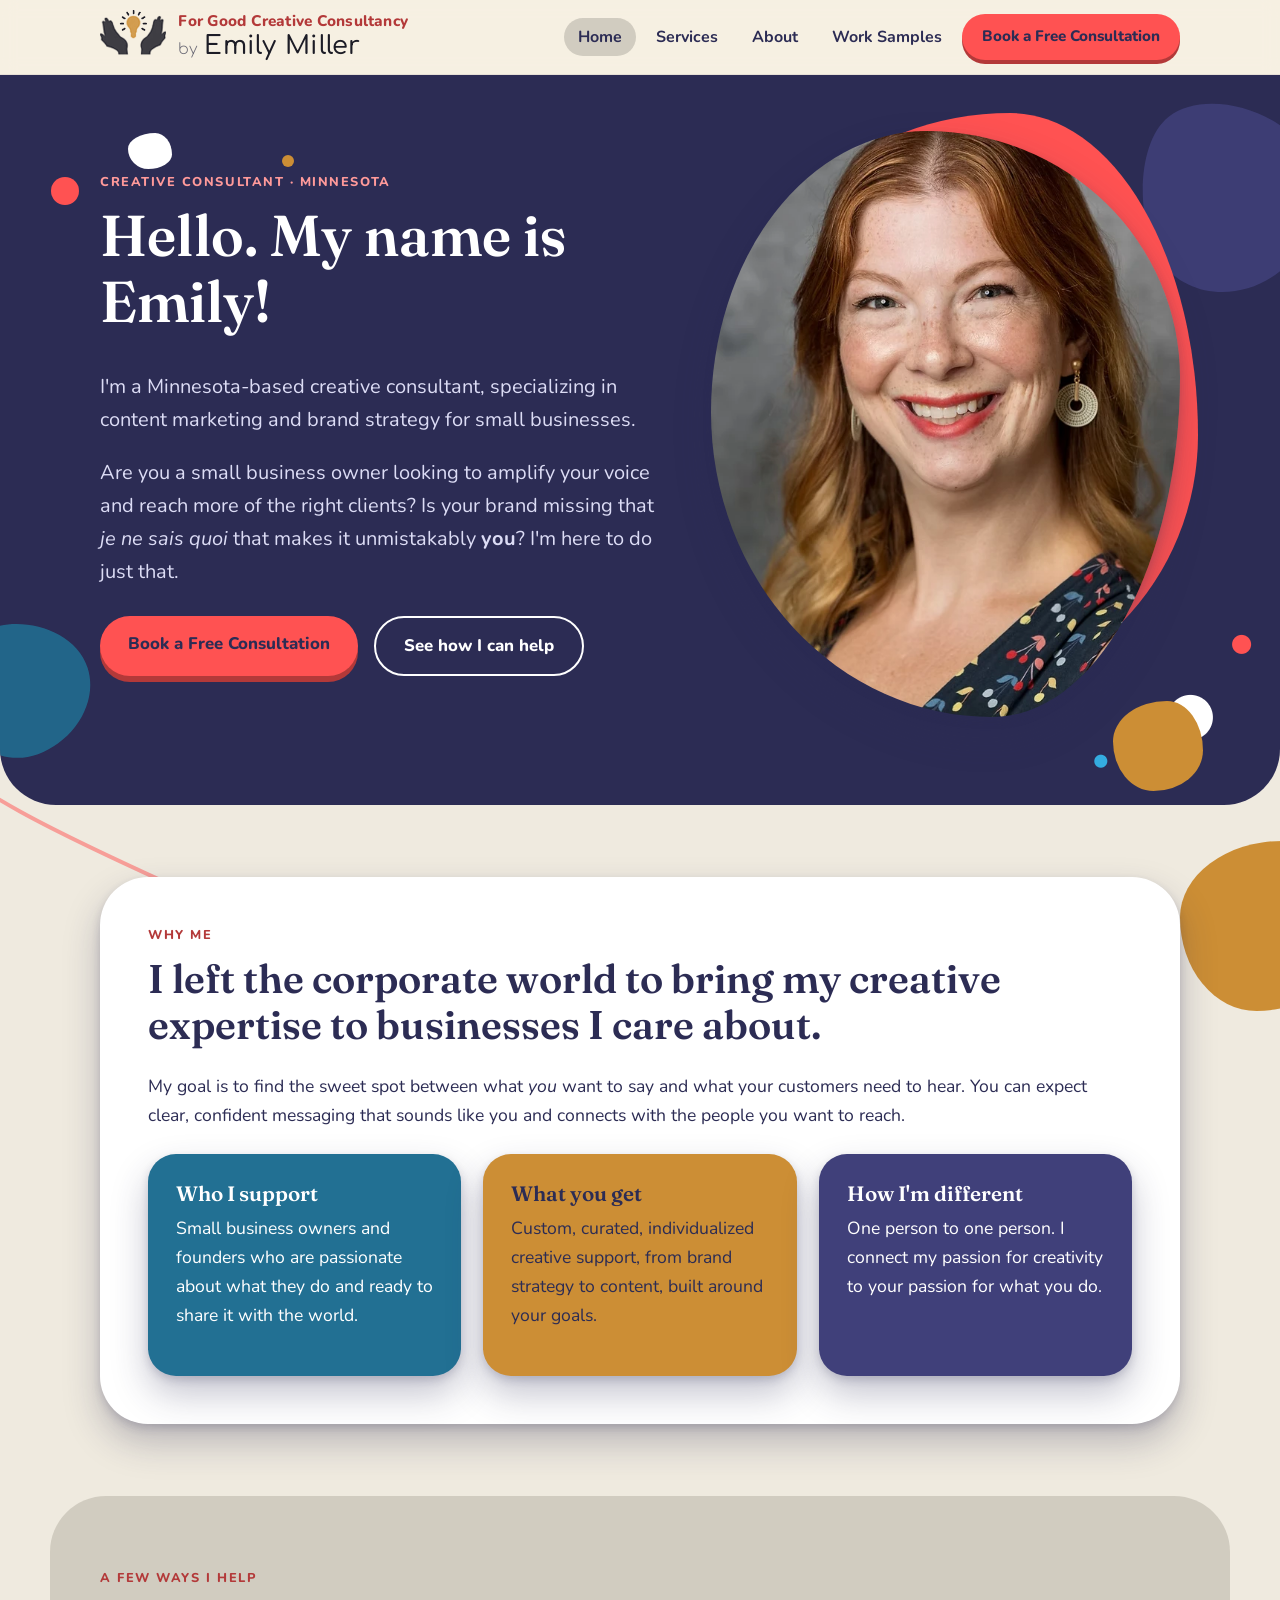
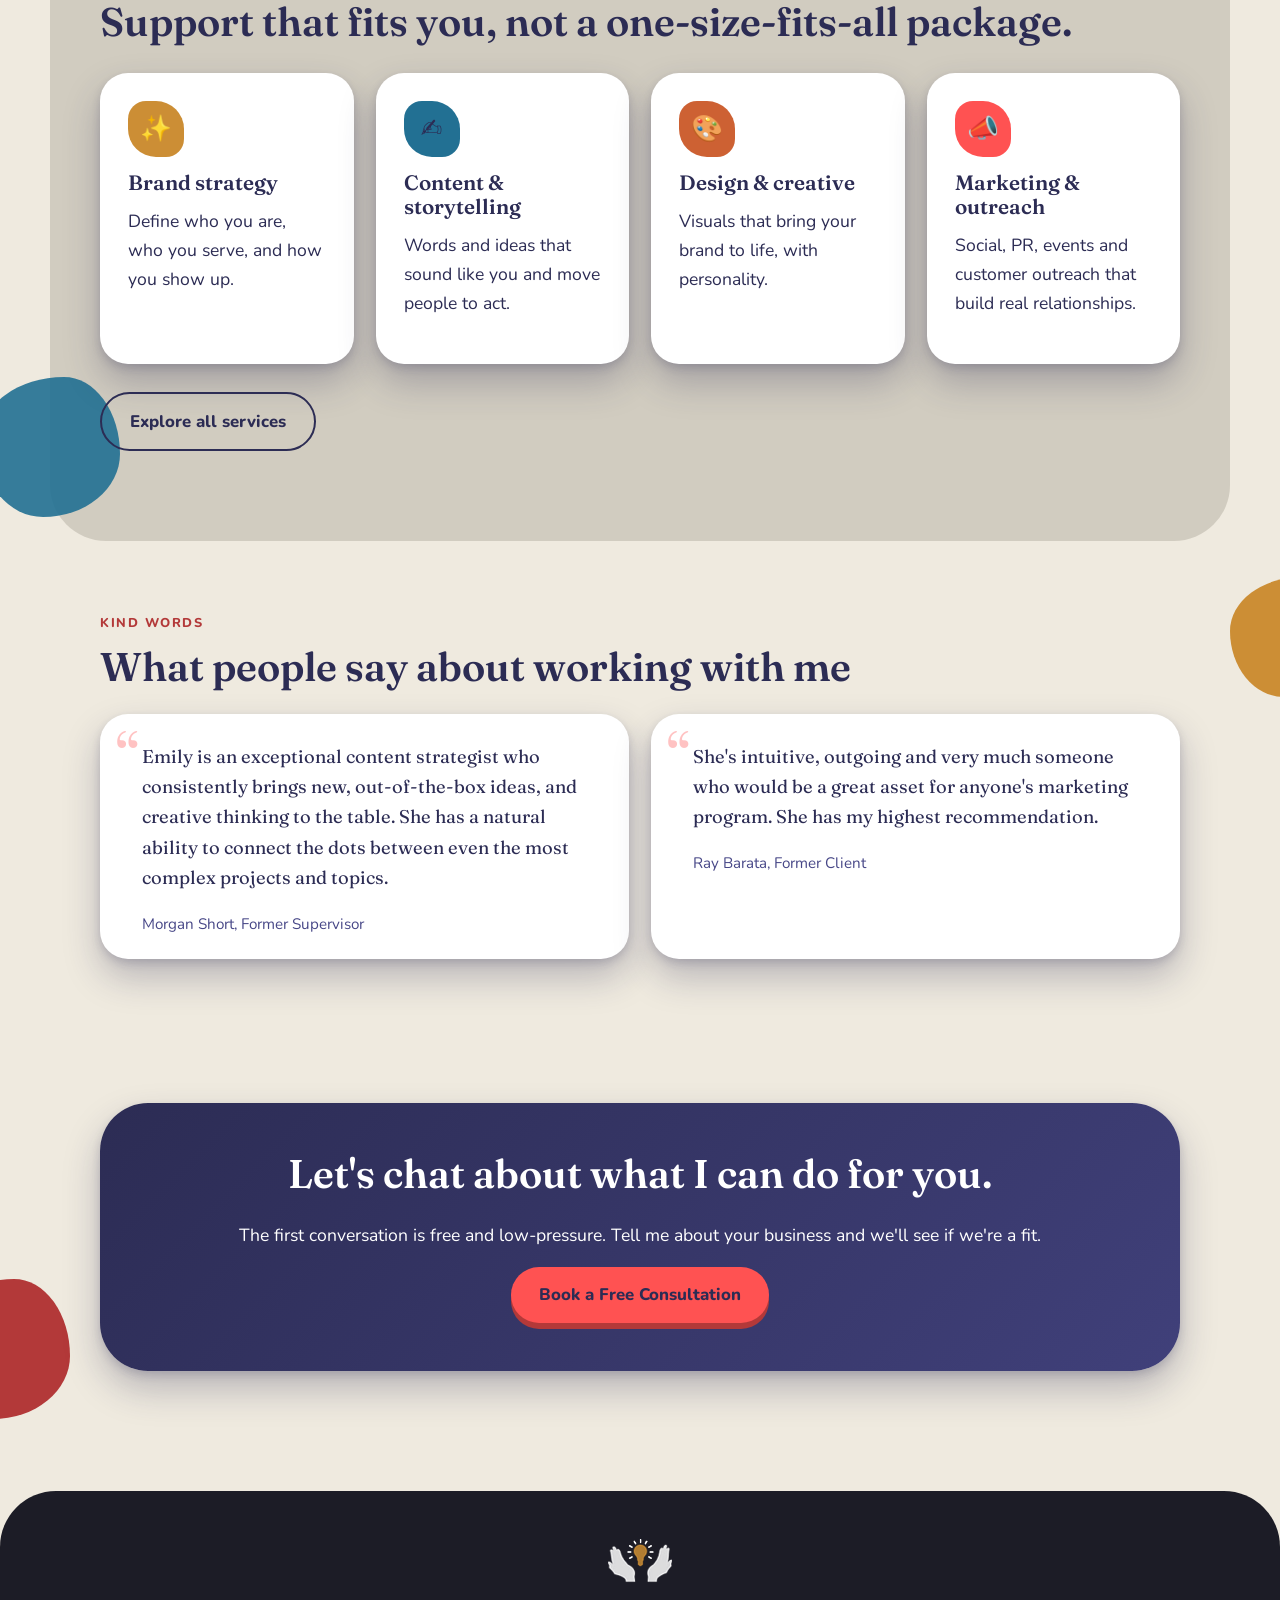
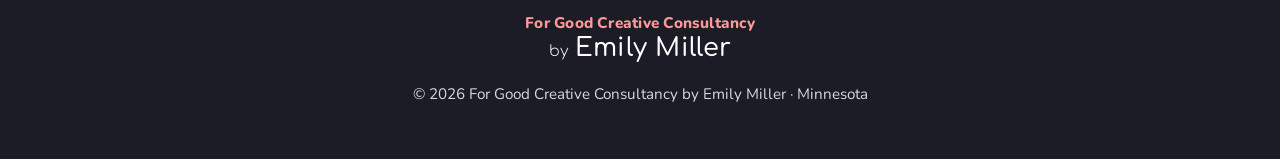
==== index.html @ fc54ff38 "Initial version of the emilyforgood.com website Static HTML/CSS/JS site: Home, Services, About, Work" ====
<!doctype html>
<html lang="en">
<head>
<meta charset="utf-8">
<meta name="viewport" content="width=device-width, initial-scale=1">
<title>For Good Creative Consultancy by Emily Miller</title>
<meta name="description" content="Minnesota-based creative consultant helping small businesses amplify their voice and brand through content marketing and brand strategy.">
<link rel="preconnect" href="https://fonts.googleapis.com">
<link rel="preconnect" href="https://fonts.gstatic.com" crossorigin>
<link href="https://fonts.googleapis.com/css2?family=Fraunces:wght@500;600;700&family=Nunito:wght@300;400;700;800&family=Comfortaa:wght@300;500;600&display=swap" rel="stylesheet">
<link rel="stylesheet" href="css/style.css">
</head>
<body class="page-home">
<svg class="scroll-line" viewBox="0 0 100 1000" preserveAspectRatio="none" aria-hidden="true"><path vector-effect="non-scaling-stroke" d="M8 0 C 30 120, -10 220, 14 330 S 40 520, 10 640 S -6 860, 16 1000"/></svg>

<header class="site-header">
  <div class="wrap nav">
    <a class="brand" href="index.html" aria-label="For Good Creative Consultancy by Emily Miller, home"><img class="logo-icon" src="images/logo-icon-color-allblack.png" alt=""><span class="logo-text"><span class="tag">For Good Creative Consultancy</span><span class="nm"><span class="by">by</span>Emily Miller</span></span></a>
    <button class="nav-toggle" aria-expanded="false" aria-label="Menu">Menu</button>
    <ul>
      <li><a class="link" href="index.html" aria-current="page">Home</a></li>
      <li><a class="link" href="services.html">Services</a></li>
      <li><a class="link" href="about.html">About</a></li>
      <li><a class="link" href="work.html">Work Samples</a></li>
      <li><a class="btn" href="contact.html">Book a Free Consultation</a></li>
    </ul>
  </div>
</header>

<main>
  <section class="hero">
    <svg class="shape s1 float" viewBox="0 0 200 200" aria-hidden="true"><path fill="#40407a" d="M44 20c30-24 90-10 118 22s20 86-14 116-86 28-110-6S14 44 44 20z"/></svg>
    <span class="dot d1"></span><span class="dot d2"></span><span class="dot d3"></span>
    <svg class="shape s2 float slow" viewBox="0 0 200 200" aria-hidden="true"><path fill="#227093" d="M60 14c40-10 98 8 112 52s-18 92-62 108-92-12-98-58S28 24 60 14z"/></svg>
    <div class="wrap hero-grid">
      <div>
        <p class="eyebrow">Creative consultant · Minnesota</p>
        <h1>Hello. My name is Emily!</h1>
        <p class="lead">I'm a Minnesota-based creative consultant, specializing in content marketing and brand strategy for small businesses.</p>
        <p class="lead">Are you a small business owner looking to amplify your voice and reach more of the right clients? Is your brand missing that <em>je ne sais quoi</em> that makes it unmistakably <strong>you</strong>? I'm here to do just that.</p>
        <div class="actions">
          <a class="btn" href="contact.html">Book a Free Consultation</a>
          <a class="btn ghost" href="services.html">See how I can help</a>
        </div>
      </div>
      <div class="portrait reveal">
        <img src="images/headshot.webp" alt="Emily Miller smiling">
      </div>
    </div>
  </section>

  <section>
    <div class="wrap">
      <div class="band reveal">
        <p class="eyebrow">Why me</p>
        <h2>I left the corporate world to bring my creative expertise to businesses I care about.</h2>
        <p>My goal is to find the sweet spot between what <em>you</em> want to say and what your customers need to hear. You can expect clear, confident messaging that sounds like you and connects with the people you want to reach.</p>
        <div class="trio">
          <div class="who"><h3>Who I support</h3><p>Small business owners and founders who are passionate about what they do and ready to share it with the world.</p></div>
          <div class="what"><h3>What you get</h3><p>Custom, curated, individualized creative support, from brand strategy to content, built around your goals.</p></div>
          <div class="how"><h3>How I'm different</h3><p>One person to one person. I connect my passion for creativity to your passion for what you do.</p></div>
        </div>
      </div>
    </div>
  </section>

  <section class="alt">
    <div class="wrap">
      <p class="eyebrow">A few ways I help</p>
      <h2>Support that fits you, not a one-size-fits-all package.</h2>
      <div class="cards">
        <div class="card c1 reveal"><div class="icon">✨</div><h3>Brand strategy</h3><p>Define who you are, who you serve, and how you show up.</p></div>
        <div class="card c2 reveal"><div class="icon">✍️</div><h3>Content &amp; storytelling</h3><p>Words and ideas that sound like you and move people to act.</p></div>
        <div class="card c3 reveal"><div class="icon">🎨</div><h3>Design &amp; creative</h3><p>Visuals that bring your brand to life, with personality.</p></div>
        <div class="card c4 reveal"><div class="icon">📣</div><h3>Marketing &amp; outreach</h3><p>Social, PR, events and customer outreach that build real relationships.</p></div>
      </div>
      <p style="margin-top:28px"><a class="btn ghost" href="services.html">Explore all services</a></p>
    </div>
  </section>

  <section>
    <div class="wrap">
      <p class="eyebrow">Kind words</p>
      <h2>What people say about working with me</h2>
      <div class="quotes">
        <blockquote class="reveal"><p>Emily is an exceptional content strategist who consistently brings new, out-of-the-box ideas, and creative thinking to the table. She has a natural ability to connect the dots between even the most complex projects and topics.</p><footer>Morgan Short, Former Supervisor</footer></blockquote>
        <blockquote class="reveal"><p>She's intuitive, outgoing and very much someone who would be a great asset for anyone's marketing program. She has my highest recommendation.</p><footer>Ray Barata, Former Client</footer></blockquote>
      </div>
    </div>
  </section>

  <section class="cta-band">
    <div class="wrap">
      <div class="band reveal">
        <h2>Let's chat about what I can do for you.</h2>
        <p>The first conversation is free and low-pressure. Tell me about your business and we'll see if we're a fit.</p>
        <a class="btn" href="contact.html">Book a Free Consultation</a>
      </div>
    </div>
  </section>
</main>

<footer class="site-footer">
  <div class="wrap">
    <span class="brand-lockup light" aria-hidden="true"><img class="logo-icon" src="images/logo-icon-color-white.png" alt=""><span class="logo-text"><span class="tag">For Good Creative Consultancy</span><span class="nm"><span class="by">by</span>Emily Miller</span></span></span>
    <p>© <span id="y"></span> For Good Creative Consultancy by Emily Miller · Minnesota</p>
  </div>
</footer>
<script>document.getElementById('y').textContent = new Date().getFullYear();</script>
<script src="js/main.js"></script>
</body>
</html>
---- css/style.css ----
/* For Good Creative Consultancy by Emily Miller — draft styles */
:root {
  /* Palette: Flat UI "Spanish" left column + LinkedIn banner navy/coral.
     (Variable names kept from earlier drafts; values are what matter.) */
  --cream: #efeadf;
  --paper: #ffffff;
  --ink: #2c2c54;        /* deep navy */
  --ink-soft: #474787;
  --indigo: #40407a;
  --orange: #ff5252;     /* coral: buttons, accents */
  --orange-dark: #b33939; /* brick: links, button shadows */
  --pink: #ff5252;
  --pink-soft: #cd6133;  /* burnt orange (muted) */
  --blue: #227093;       /* ocean blue (muted) */
  --sage: #d1ccc0;       /* light warm gray */
  --butter: #cc8e35;     /* mustard (muted) */
  --gray: #aaa69d;
  --gray-dark: #84817a;
  --charcoal: #3a3a4c;
  --black: #1c1c26;
  --radius: 28px;
  --radius-sm: 16px;
  --shadow: 0 4px 8px rgba(44, 44, 84, .18), 0 18px 36px rgba(44, 44, 84, .28);
  --font-head: "Fraunces", Georgia, serif;
  --font-body: "Nunito", system-ui, -apple-system, "Segoe UI", sans-serif;
}

* { box-sizing: border-box; }
html { scroll-behavior: smooth; }
body {
  margin: 0;
  background: var(--cream);
  color: var(--ink);
  font-family: var(--font-body);
  font-size: 1.1rem;
  line-height: 1.65;
}
html, body { overflow-x: clip; }
img { max-width: 100%; display: block; }
img[src$="logo.png"] { mix-blend-mode: multiply; }
h1, h2, h3 { font-family: var(--font-head); line-height: 1.15; margin: 0 0 .6em; font-weight: 600; }
h1 { font-size: clamp(2.2rem, 5vw, 3.6rem); }
h2 { font-size: clamp(1.7rem, 3.4vw, 2.5rem); }
h3 { font-size: 1.3rem; }
p { margin: 0 0 1em; }
a { color: var(--orange-dark); }

.wrap { width: min(1080px, 100% - 40px); margin-inline: auto; position: relative; z-index: 1; }
section { padding: 72px 0; position: relative; }
.eyebrow { text-transform: uppercase; letter-spacing: .12em; font-size: .8rem; font-weight: 800; color: var(--orange-dark); margin-bottom: .6rem; }

/* ---------- Header / nav ---------- */
.site-header { position: sticky; top: 0; z-index: 50; background: rgba(247, 241, 227, .94); backdrop-filter: blur(8px); border-bottom: 1px solid rgba(43,27,61,.08); }
.nav { display: flex; align-items: center; justify-content: space-between; gap: 16px; padding: 10px 0; }
.nav .brand img { height: 56px; width: auto; }
.nav ul { display: flex; gap: 6px; list-style: none; margin: 0; padding: 0; align-items: center; }
.nav a.link { text-decoration: none; color: var(--ink); font-weight: 700; padding: 8px 14px; border-radius: 999px; font-size: 1rem; }
.nav a.link:hover, .nav a.link[aria-current="page"] { background: var(--sage); }
.nav-toggle { display: none; background: none; border: 2px solid var(--ink); border-radius: 12px; padding: 6px 12px; font: inherit; font-weight: 800; color: var(--ink); cursor: pointer; }

/* ---------- Buttons ---------- */
.btn { display: inline-block; background: var(--orange); color: var(--ink); text-decoration: none; font-weight: 800; padding: 14px 28px; border-radius: 999px; border: 0; cursor: pointer; font-size: 1.05rem; font-family: inherit; box-shadow: 0 6px 0 var(--orange-dark); transition: transform .15s, box-shadow .15s; }
.btn:hover { transform: translateY(2px); box-shadow: 0 4px 0 var(--orange-dark); }
.btn:active { transform: translateY(6px); box-shadow: 0 0 0 var(--orange-dark); }
.btn.ghost { background: transparent; color: var(--ink); box-shadow: none; border: 2px solid var(--ink); }
.btn.ghost:hover { background: var(--butter); transform: none; }
.nav a.btn { padding: 10px 20px; font-size: .95rem; box-shadow: 0 4px 0 var(--orange-dark); }

/* ---------- Hero ---------- */
.hero { padding-top: 56px; padding-bottom: 88px; background: var(--ink); color: #fff; border-radius: 0 0 56px 56px; overflow: hidden; }
.hero h1 { color: #fff; }
.hero .eyebrow { color: #ff9a9a; }
.hero .lead { color: #dcdcf5; }
.hero .btn.ghost { color: #fff; border-color: #fff; }
.hero .btn.ghost:hover { background: var(--indigo); }
.hero .portrait::before { background: var(--orange); }
/* confetti dots, echoing the LinkedIn banner */
.hero::before { content: ""; position: absolute; inset: 0; pointer-events: none; z-index: 0;
  background:
    radial-gradient(circle at 93% 88%, #fff 0 22px, transparent 23px),
    radial-gradient(circle at 97% 78%, #ff5252 0 9px, transparent 10px),
    radial-gradient(circle at 86% 94%, #34ace0 0 6px, transparent 7px); }
.hero-grid { display: grid; grid-template-columns: 1.2fr 1fr; gap: 48px; align-items: center; }
.hero .lead { font-size: 1.25rem; color: #dcdcf5; max-width: 36em; }
.hero .actions { display: flex; gap: 16px; flex-wrap: wrap; margin-top: 28px; }
.portrait { position: relative; }
.portrait img { border-radius: 46% 54% 40% 60% / 48% 42% 58% 52%; box-shadow: var(--shadow); width: 100%; aspect-ratio: 4/5; object-fit: cover; object-position: center top; }
.portrait::before { content: ""; position: absolute; inset: -18px -18px 18px 18px; background: var(--butter); border-radius: 60% 40% 55% 45% / 45% 55% 45% 55%; z-index: -1; }

/* ---------- Abstract shapes (decor) ---------- */
.shape { position: absolute; z-index: 0; pointer-events: none; opacity: .85; }
.shape.s1 { width: 220px; top: 20px; right: -60px; }
.shape.s2 { width: 160px; bottom: 30px; left: -50px; }

/* ---------- Cards ---------- */
.cards { display: grid; grid-template-columns: repeat(auto-fit, minmax(240px, 1fr)); gap: 22px; margin-top: 28px; }
.card { background: var(--paper); border-radius: var(--radius); padding: 28px; box-shadow: var(--shadow); }
.card .icon { width: 56px; height: 56px; border-radius: 18px 28px 18px 28px; display: grid; place-items: center; font-size: 1.6rem; margin-bottom: 14px; }
.c1 .icon { background: var(--butter); } .c2 .icon { background: var(--blue); } .c3 .icon { background: var(--pink-soft); } .c4 .icon { background: var(--orange); }

.band { background: var(--paper); border-radius: 48px; box-shadow: var(--shadow); padding: 48px; }
.band.tint { background: var(--indigo); color: #fff; box-shadow: none; }
.band.tint h2, .band.tint .eyebrow { color: #fff; }
.band.tint .btn.ghost { color: #fff; border-color: #fff; }
.band.tint .btn.ghost:hover { background: var(--orange); color: var(--ink); }
.band.tint .chips li { color: var(--ink); }
.band.warm { background: var(--sage); box-shadow: none; }

/* ---------- Trifecta (who / what / how) ---------- */
.trio { display: grid; grid-template-columns: repeat(auto-fit, minmax(240px, 1fr)); gap: 22px; margin-top: 24px; }
.trio > div { border-radius: var(--radius); padding: 28px; }
.trio .who { background: var(--blue); color: #fff; } .trio .what { background: var(--orange); } .trio .how { background: var(--indigo); color: #fff; }
.trio h3 { margin-bottom: .4em; }

/* ---------- Quotes ---------- */
.quotes { display: grid; grid-template-columns: repeat(auto-fit, minmax(280px, 1fr)); gap: 22px; margin-top: 24px; }
blockquote { margin: 0; background: var(--paper); border-radius: var(--radius); padding: 28px 28px 22px; box-shadow: var(--shadow); font-family: var(--font-head); font-size: 1.15rem; position: relative; }
blockquote::before { content: "\201C"; font-size: 4rem; line-height: .6; color: var(--pink); position: absolute; top: 24px; left: 16px; opacity: .35; }
blockquote p { padding-left: 14px; }
blockquote footer { font-family: var(--font-body); font-size: .95rem; color: var(--ink-soft); padding-left: 14px; }
.placeholder { background: repeating-linear-gradient(45deg, #fff, #fff 10px, #fff3e6 10px, #fff3e6 20px); border: 2px dashed var(--orange); }

/* ---------- Lists / chips ---------- */
.chips { list-style: none; padding: 0; margin: 20px 0 0; display: flex; flex-wrap: wrap; gap: 10px; }
.chips li { background: var(--paper); border: 2px solid var(--ink); border-radius: 999px; padding: 6px 16px; font-weight: 700; font-size: .98rem; }
.chips.soft li { border-color: transparent; background: var(--paper); box-shadow: 0 3px 10px rgba(43,27,61,.1); }
.logos { display: grid; grid-template-columns: repeat(auto-fit, minmax(150px, 1fr)); gap: 16px; margin-top: 20px; }
.logos div { background: var(--paper); border: 2px dashed var(--ink-soft); border-radius: var(--radius-sm); height: 90px; display: grid; place-items: center; color: var(--ink-soft); font-weight: 700; font-size: .9rem; }

/* ---------- Two-column feature ---------- */
.split { display: grid; grid-template-columns: 1fr 1fr; gap: 48px; align-items: center; }
.split .photo img { border-radius: var(--radius); box-shadow: var(--shadow); width: 100%; aspect-ratio: 4/5; object-fit: cover; }
.split.reverse .photo { order: 2; }

/* ---------- CTA band ---------- */
.cta-band { text-align: center; }
.cta-band .band { background: linear-gradient(135deg, var(--ink) 0%, var(--indigo) 100%); color: #fff; box-shadow: none; position: relative; overflow: hidden; }
.cta-band h2 { color: #fff; }
.cta-band p { color: #fff; }

/* ---------- Form ---------- */
form.contact { display: grid; gap: 16px; max-width: 640px; }
label { font-weight: 800; display: block; margin-bottom: 6px; }
input, select, textarea { width: 100%; font: inherit; padding: 14px 16px; border: 2px solid var(--ink); border-radius: var(--radius-sm); background: #fff; color: var(--ink); }
input:focus, select:focus, textarea:focus { outline: 3px solid var(--butter); border-color: var(--orange); }
textarea { min-height: 150px; resize: vertical; }
.hp { position: absolute; left: -9999px; }
.note { font-size: .95rem; color: var(--ink-soft); }

/* ---------- Work grid ---------- */
.work-grid { display: grid; grid-template-columns: repeat(auto-fit, minmax(260px, 1fr)); gap: 22px; margin-top: 24px; }
.work { background: var(--paper); border-radius: var(--radius); overflow: hidden; box-shadow: var(--shadow); }
.work .thumb { aspect-ratio: 4/3; display: grid; place-items: center; font-weight: 800; color: #fff; background: var(--blue); }
.work:nth-child(2n) .thumb { color: var(--ink); }
.work:nth-child(2n) .thumb { background: var(--sage); } .work:nth-child(3n) .thumb { background: var(--indigo); }
.work .body { padding: 20px 24px 24px; }

/* ---------- Footer ---------- */
footer.site-footer { padding: 48px 0 64px; text-align: center; color: var(--ink-soft); font-size: .95rem; }
footer.site-footer img { height: 56px; margin: 0 auto 12px; }

/* ---------- Scroll line (light animation) ---------- */
.scroll-line { position: fixed; top: 0; left: 0; width: 100%; height: 100%; pointer-events: none; z-index: 0; }
.scroll-line path { fill: none; stroke: var(--pink); stroke-width: 4; stroke-linecap: round; opacity: .5; }
.reveal { opacity: 0; transform: translateY(24px); transition: opacity .7s ease, transform .7s ease; }
.reveal.in { opacity: 1; transform: none; }

@media (prefers-reduced-motion: reduce) {
  html { scroll-behavior: auto; }
  .reveal { opacity: 1; transform: none; transition: none; }
  .scroll-line { display: none; }
}

/* ---------- Mobile ---------- */
@media (max-width: 820px) {
  .hero::before { background:
    radial-gradient(circle at 94% 4%, #ff5252 0 14px, transparent 15px),
    radial-gradient(circle at 84% 2%, #fff 0 12px, transparent 13px),
    radial-gradient(circle at 98% 12%, #fff 0 5px, transparent 6px),
    radial-gradient(circle at 6% 97%, #ff5252 0 16px, transparent 17px),
    radial-gradient(circle at 15% 99%, #fff 0 7px, transparent 8px); }
  .hero-grid, .split { grid-template-columns: 1fr; gap: 32px; }
  .split.reverse .photo { order: 0; }
  .portrait { max-width: 380px; margin-inline: auto; }
  section { padding: 52px 0; }
  .band { padding: 28px 22px; border-radius: 32px; }
  .nav-toggle { display: block; }
  .nav ul { display: none; position: absolute; top: 100%; left: 0; right: 0; background: var(--cream); flex-direction: column; padding: 14px 20px 22px; border-bottom: 1px solid rgba(43,27,61,.1); align-items: stretch; }
  .nav ul.open { display: flex; }
  .nav a.link, .nav a.btn { display: block; text-align: center; }
}

/* ---------- Shadows behind every content panel ---------- */
.card, .trio > div, .band, .band.tint, .band.warm, .cta-band .band,
blockquote, .work, .logos div, .split .photo img, .portrait img { box-shadow: var(--shadow); }
.chips.soft li { box-shadow: 0 4px 10px rgba(44, 44, 84, .22); }

/* ---------- Extra panel colors (so neighbouring panels don't blur together) ---------- */
.band.sky { background: var(--blue); }
.band.sky .note { color: var(--ink); }
.band.coral { background: var(--orange); }
.band.coral { background: var(--orange-dark); color: #fff; }
.band.coral h2 { color: #fff; }
.band.coral .btn.ghost { color: #fff; border-color: #fff; }
.band.coral .btn.ghost:hover { background: var(--orange); color: var(--ink); }

/* ---------- Muted-palette adjustments ---------- */
.band.sky { color: #fff; }
.band.sky h2, .band.sky .eyebrow, .band.sky .note { color: #fff; }
.band.sky .btn.ghost { color: #fff; border-color: #fff; }

/* Gray rounded blocks to break up the page and add contrast */
section.alt { background: var(--sage); border-radius: 56px; width: min(1180px, calc(100% - 24px)); margin-inline: auto; }
section.alt .chips li { background: #fff; }
footer.site-footer { background: var(--sage); color: var(--ink); border-radius: 56px 56px 0 0; margin-top: 48px; padding: 44px 0 56px; }

/* ---------- Warped bubbles ---------- */
main section::after { content: ""; position: absolute; z-index: 0; pointer-events: none; width: 170px; height: 170px;
  border-radius: 60% 40% 55% 45% / 45% 55% 45% 55%; }
main section:nth-of-type(odd)::after  { left: -70px; bottom: 24px; background: var(--orange-dark); width: 140px; height: 140px; }
main section:nth-of-type(even)::after { right: -70px; top: 36px; background: var(--indigo); }
main section:nth-of-type(3n)::after   { background: var(--blue); }
main section:nth-of-type(4n)::after   { background: var(--orange); width: 120px; height: 120px; }
main section.hero::after { background: var(--orange); left: auto; right: 6%; bottom: 14px; top: auto; width: 90px; height: 90px; }
main section.alt::after { opacity: .9; }

@keyframes morph {
  0%, 100% { border-radius: 60% 40% 55% 45% / 45% 55% 45% 55%; transform: translate(0, 0) rotate(0deg); }
  33%      { border-radius: 42% 58% 38% 62% / 55% 40% 60% 45%; transform: translate(8px, -16px) rotate(10deg); }
  66%      { border-radius: 55% 45% 62% 38% / 40% 58% 42% 60%; transform: translate(-6px, -6px) rotate(-8deg); }
}
@keyframes drift {
  0%, 100% { transform: translate(0, 0) rotate(0deg) scale(1); }
  50%      { transform: translate(14px, -22px) rotate(14deg) scale(1.06); }
}
main section:nth-of-type(even)::after { animation: morph 11s ease-in-out infinite; }
main section.hero::after { animation: morph 8s ease-in-out infinite; }
.shape.float { animation: drift 14s ease-in-out infinite; }
.shape.float.slow { animation-duration: 20s; animation-direction: reverse; }

@media (prefers-reduced-motion: reduce) {
  main section::after, .shape.float { animation: none !important; }
}
@media (max-width: 820px) {
  main section::after { width: 100px; height: 100px; }
  main section.alt, footer.site-footer { border-radius: 36px; }
  footer.site-footer { border-radius: 36px 36px 0 0; }
}

/* ---------- Black blocks ---------- */
.band.sky { background: var(--black); }
footer.site-footer { background: var(--black); color: #d8d8e2; }
footer.site-footer img { background: #fff; border-radius: 14px; padding: 6px 12px; mix-blend-mode: normal; height: 64px; }

/* ---------- Animated hero dots (left side) ---------- */
.dot { position: absolute; border-radius: 50%; z-index: 0; pointer-events: none; }
.dot.d1 { width: 28px; height: 28px; left: 4%;  top: 14%; background: var(--orange); animation: bob 6s ease-in-out infinite; }
.dot.d2 { width: 36px; height: 36px; left: 10%; top: 8%;  background: #fff;          animation: bob 8s ease-in-out -2s infinite; }
.dot.d3 { width: 12px; height: 12px; left: 22%; top: 11%; background: #fff;          animation: bob 5s ease-in-out -1s infinite; }
@keyframes bob {
  0%, 100% { transform: translate(0, 0) scale(1); }
  50%      { transform: translate(8px, -18px) scale(1.12); }
}
@media (prefers-reduced-motion: reduce) { .dot { animation: none !important; } }
@media (max-width: 820px) {
  .dot.d1 { left: 5%; top: auto; bottom: 3%; }
  .dot.d2 { left: 14%; top: auto; bottom: 1%; }
  .dot.d3 { left: 24%; top: auto; bottom: 4%; }
}

/* ---------- Mustard replaces gray for the "warm" band so grays aren't back-to-back ---------- */
.band.warm { background: var(--butter); }
.band.warm .eyebrow { color: var(--ink); }

/* ---------- Swap: sample-services block is black, "who I love" block is gray ---------- */
.chips li { color: var(--ink); }
section.alt.dark { background: var(--black); color: #fff; }
section.alt.dark h2 { color: #fff; }
.band.gray { background: var(--sage); color: var(--ink); }
.band.gray h2 { color: var(--ink); }
.band.gray .note { color: var(--ink); }

/* ---------- Work page "Want to see more?" panel: white with navy text and button ---------- */
.band.coral { background: #fff; color: var(--ink); }
.band.coral h2 { color: var(--ink); }
.band.coral .btn.ghost { background: var(--ink); color: #fff; border-color: var(--ink); }
.band.coral .btn.ghost:hover { background: var(--orange); color: var(--ink); border-color: var(--orange); }

/* ---------- Work cards: colors move to the text block; image area stays neutral for real images ---------- */
.work .thumb, .work:nth-child(2n) .thumb, .work:nth-child(3n) .thumb { background: var(--cream); color: var(--ink-soft); }
.work .body { background: var(--blue); color: #fff; }
.work .body h3 { color: #fff; }
.work:nth-child(2n) .body { background: var(--sage); color: var(--ink); }
.work:nth-child(2n) .body h3 { color: var(--ink); }
.work:nth-child(3n) .body { background: var(--indigo); color: #fff; }
.work:nth-child(3n) .body h3 { color: #fff; }

/* Home "What you get" panel: mustard */
.trio .what { background: var(--butter); color: var(--ink); }

/* Services "How I work" panel: ocean blue (About keeps mustard) */
.band.ocean { background: var(--blue); color: #fff; }
.band.ocean h2 { color: #fff; }

/* Services page: mustard bubbles, esp. beside the "Sample services" block */
.page-services main section:nth-of-type(3)::after,
.page-services main section:nth-of-type(4)::after { background: var(--butter); }

/* More mustard bubbles across the site */
main section:nth-of-type(4n)::after,
.page-home main section:nth-of-type(2)::after,
.page-about main section:nth-of-type(3)::after,
.page-work main section:nth-of-type(3)::after { background: var(--butter); }

/* About: bubble by "Brands I've supported" is ocean blue (the mustard panel sits right above it) */
.page-about main section:nth-of-type(3)::after { background: var(--blue); }

/* ---------- Bigger, transparent header logo ---------- */
.nav .brand img { height: 84px; width: auto; mix-blend-mode: normal; }
.nav { padding: 8px 0; }
@media (max-width: 820px) { .nav .brand img { height: 68px; } }

/* ---------- Logo: "Emily Miller" beside the icon + tagline on wide screens, stacked on narrower ones ---------- */
.nav .brand { display: flex; align-items: center; }
.nav .brand img.logo-stacked { display: none; height: 72px; }
.nav .brand .logo-wide { display: flex; align-items: center; gap: 16px; }
.nav .brand .logo-wide img { width: auto; }
.nav .brand .logo-wide img:first-child { height: 40px; }
.nav .brand .logo-wide img:last-child { height: 46px; }
@media (max-width: 1100px) {
  .nav .brand .logo-wide { display: none; }
  .nav .brand img.logo-stacked { display: block; }
}

/* ---------- Live-text logo (crisp at any size, uses site fonts and colors) ---------- */
.nav .brand, .brand-lockup { display: flex; align-items: center; gap: 12px; text-decoration: none; }
.nav .brand img.logo-icon, .brand-lockup img.logo-icon { height: 46px; width: auto; display: block; mix-blend-mode: normal; background: none; border-radius: 0; padding: 0; }
.logo-text { display: flex; flex-direction: column; line-height: 1.1; }
.logo-text .tag { font-family: var(--font-body); font-weight: 800; font-size: .74rem; letter-spacing: .02em; color: var(--orange-dark); }
.logo-text .nm { font-family: var(--font-head); font-weight: 600; font-size: 1.5rem; color: var(--ink); margin-top: 2px; }
.brand-lockup { justify-content: center; margin: 0 auto 14px; }
.brand-lockup.light .logo-text .tag { color: #ff9a9a; }
.brand-lockup.light .logo-text .nm { color: #fff; }
footer.site-footer img { background: none; padding: 0; height: auto; }
footer.site-footer .brand-lockup img.logo-icon { height: 44px; }
@media (max-width: 480px) {
  .nav .brand img.logo-icon { height: 36px; }
  .logo-text .tag { font-size: .6rem; }
  .logo-text .nm { font-size: 1.2rem; }
}

/* Home banner: lower-right blob and smallest left dot are mustard */
main section.hero::after { background: var(--butter); }
.dot.d3 { background: var(--butter); }

/* Home banner: coral dot on the left is white */
.dot.d1 { background: #fff; }

/* Correction: left dot goes back to coral (the white one is the bottom-right circle behind the mustard blob) */
.dot.d1 { background: var(--orange); }

/* ---------- Logo type refinements: distinctive name font, thin colored "by" ---------- */
.logo-text .nm { display: flex; align-items: baseline; gap: 7px; font-family: "Comfortaa", var(--font-head); font-weight: 500; font-size: 1.4rem; letter-spacing: .01em; color: var(--ink); }
.logo-text .by { font-family: "Comfortaa", var(--font-body); font-weight: 300; font-size: .85rem; letter-spacing: 0; color: #227093; }
.brand-lockup.light .logo-text .by { color: #7fc4e0; }
@media (max-width: 480px) {
  .logo-text .nm { font-size: 1.1rem; gap: 5px; }
  .logo-text .by { font-size: .7rem; }
}

/* "by" in the logo: gray on light backgrounds, white on the black footer */
.logo-text .by { color: #6b6a75; }
.brand-lockup.light .logo-text .by { color: #fff; }

/* Larger logo tagline; name and icon scaled up a touch to stay balanced */
.nav .brand img.logo-icon { height: 54px; }
.logo-text .tag { font-size: .96rem; letter-spacing: .015em; }
.logo-text .nm { font-size: 1.6rem; }
.logo-text .by { font-size: .95rem; }
.nav { padding: 10px 0; }
@media (max-width: 480px) {
  .nav .brand img.logo-icon { height: 38px; }
  .logo-text .tag { font-size: .68rem; }
  .logo-text .nm { font-size: 1.15rem; }
  .logo-text .by { font-size: .72rem; }
}

/* ---------- Navy header option (off by default): add class="dark-header" to <body> and use logo-icon-color-white.png in the header to enable ---------- */
.dark-header .site-header { background: var(--ink); border-bottom: 1px solid rgba(255, 255, 255, .14); }
.dark-header .nav a.link { color: #fff; }
.dark-header .nav a.link:hover, .dark-header .nav a.link[aria-current="page"] { background: rgba(255, 255, 255, .16); color: #fff; }
.dark-header .nav-toggle { border-color: #fff; color: #fff; }
.dark-header .nav .brand .logo-text .tag { color: #ff9a9a; }
.dark-header .nav .brand .logo-text .nm, .dark-header .nav .brand .logo-text .by { color: #fff; }
@media (max-width: 820px) { .dark-header .nav ul { background: var(--ink); border-bottom: 1px solid rgba(255, 255, 255, .14); } }

/* Header logo: name in black to match the icon */
.nav .brand .logo-text .nm { color: var(--black); }

/* ---------- Footer: one centered column (icon, name, copyright) ---------- */
footer.site-footer { text-align: center; padding: 48px 0 52px; }
footer.site-footer .wrap { display: flex; flex-direction: column; align-items: center; }
footer.site-footer .brand-lockup { display: flex; flex-direction: column; align-items: center; justify-content: center; gap: 12px; width: auto; margin: 0 0 20px; }
footer.site-footer .brand-lockup img.logo-icon { height: 52px; }
footer.site-footer .logo-text { align-items: center; text-align: center; }
footer.site-footer .logo-text .nm { justify-content: center; }
footer.site-footer p { margin: 0; text-align: center; font-size: .95rem; }

/* ---------- Contact form status message ---------- */
.form-status { margin: 0; font-weight: 700; min-height: 1.5em; }
.form-status.success { color: #1f6b3a; }
.form-status.error { color: var(--orange-dark); }
.btn[disabled] { opacity: .6; cursor: progress; }

/* Required-field asterisk */
.req { color: var(--orange-dark); font-weight: 800; }

/* The large white bubble in the Home banner is warped (not round) and morphs as it floats */
.dot.d2 { width: 44px; height: 36px; border-radius: 62% 38% 54% 46% / 44% 60% 40% 56%; animation: bobwarp 8s ease-in-out -2s infinite; }
@keyframes bobwarp {
  0%, 100% { transform: translate(0, 0) rotate(0deg);   border-radius: 62% 38% 54% 46% / 44% 60% 40% 56%; }
  50%      { transform: translate(8px, -18px) rotate(16deg); border-radius: 40% 60% 42% 58% / 58% 42% 60% 40%; }
}
@media (prefers-reduced-motion: reduce) { .dot.d2 { animation: none !important; } }

/* Work page "Want to see more?" panel: text on the left, button on the right, tighter padding */
.band.coral { display: grid; grid-template-columns: 1fr auto; column-gap: 32px; align-items: center; padding: 36px 48px; }
.band.coral h2 { grid-column: 1; margin-bottom: .25em; }
.band.coral p { grid-column: 1; margin: 0; }
.band.coral .btn { grid-column: 2; grid-row: 1 / span 2; white-space: nowrap; }
@media (max-width: 700px) {
  .band.coral { grid-template-columns: 1fr; padding: 28px 22px; }
  .band.coral .btn { grid-column: 1; grid-row: auto; margin-top: 18px; justify-self: start; }
}
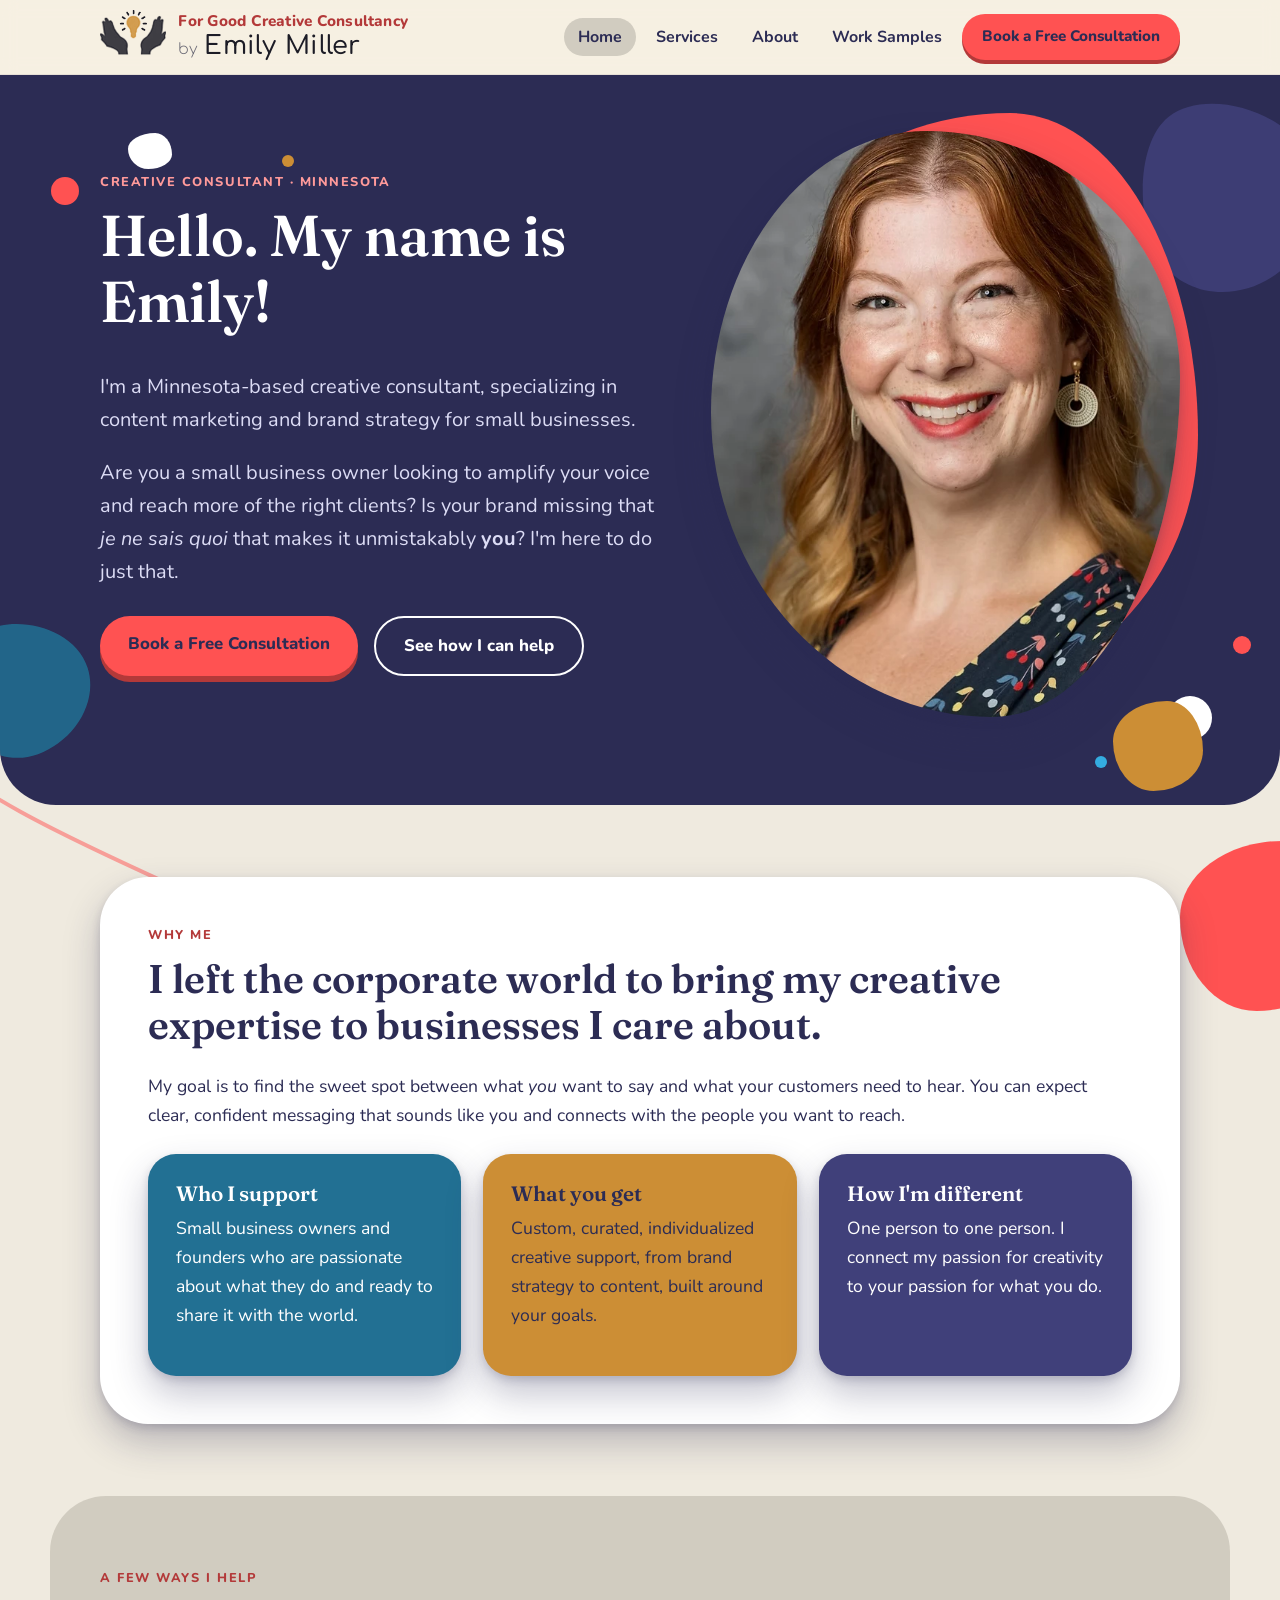
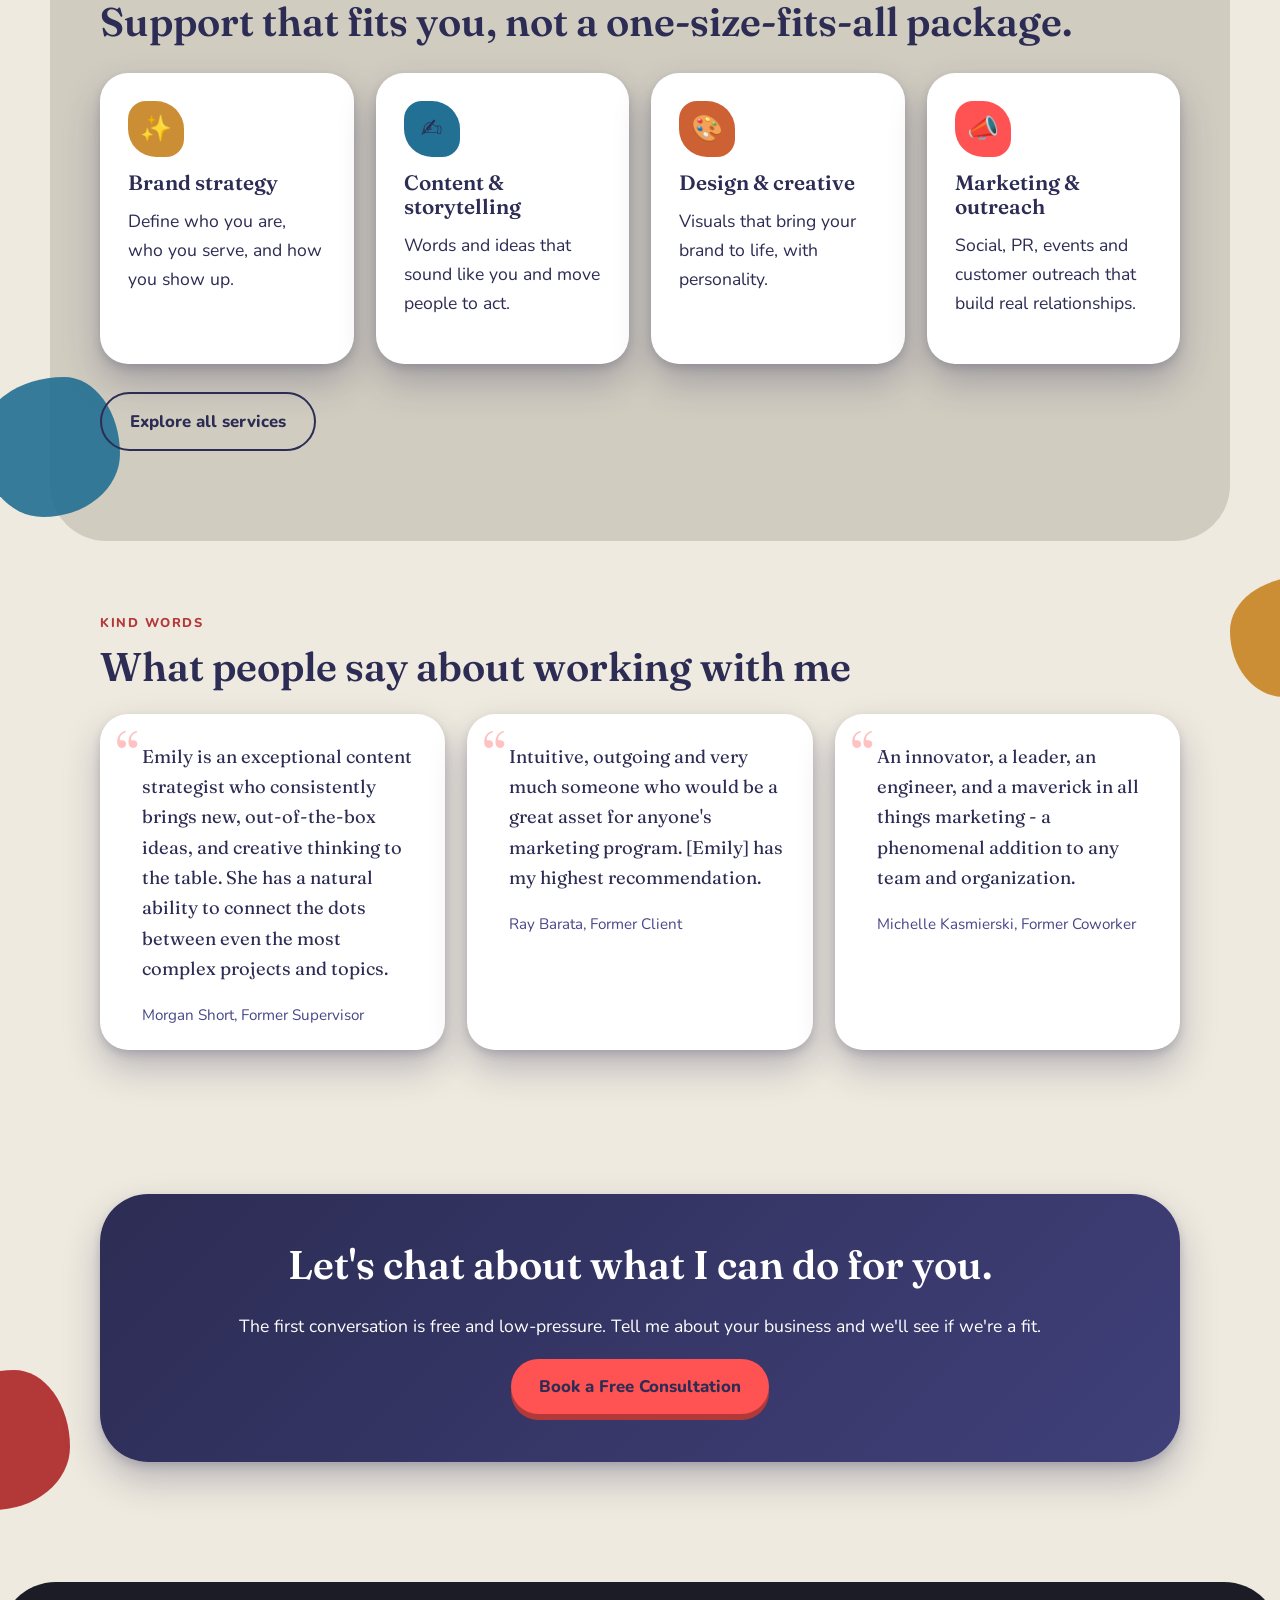
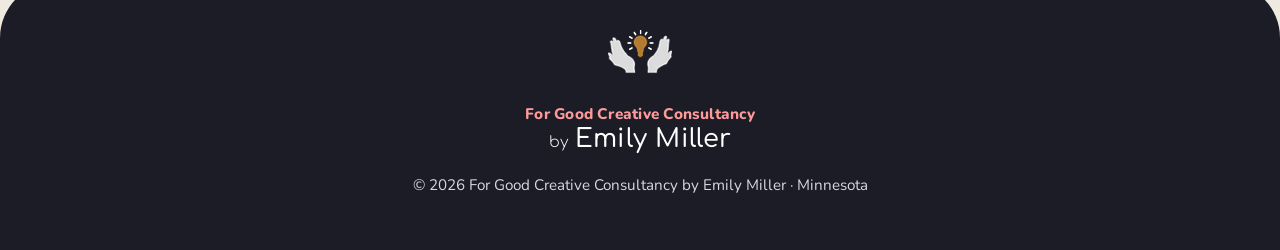
==== commit 36c490e6: "Add content samples page, brand logos, About and Services copy - New content-samples.html (not in th" ====
--- a/index.html
+++ b/index.html
@@ -30,7 +30,7 @@
 <main>
   <section class="hero">
     <svg class="shape s1 float" viewBox="0 0 200 200" aria-hidden="true"><path fill="#40407a" d="M44 20c30-24 90-10 118 22s20 86-14 116-86 28-110-6S14 44 44 20z"/></svg>
-    <span class="dot d1"></span><span class="dot d2"></span><span class="dot d3"></span>
+    <span class="dot d1"></span><span class="dot d2"></span><span class="dot d3"></span><span class="dot d4"></span><span class="dot d5"></span><span class="dot d6"></span>
     <svg class="shape s2 float slow" viewBox="0 0 200 200" aria-hidden="true"><path fill="#227093" d="M60 14c40-10 98 8 112 52s-18 92-62 108-92-12-98-58S28 24 60 14z"/></svg>
     <div class="wrap hero-grid">
       <div>
@@ -84,7 +84,8 @@
       <h2>What people say about working with me</h2>
       <div class="quotes">
         <blockquote class="reveal"><p>Emily is an exceptional content strategist who consistently brings new, out-of-the-box ideas, and creative thinking to the table. She has a natural ability to connect the dots between even the most complex projects and topics.</p><footer>Morgan Short, Former Supervisor</footer></blockquote>
-        <blockquote class="reveal"><p>She's intuitive, outgoing and very much someone who would be a great asset for anyone's marketing program. She has my highest recommendation.</p><footer>Ray Barata, Former Client</footer></blockquote>
+        <blockquote class="reveal"><p>Intuitive, outgoing and very much someone who would be a great asset for anyone's marketing program. [Emily] has my highest recommendation.</p><footer>Ray Barata, Former Client</footer></blockquote>
+        <blockquote class="reveal"><p>An innovator, a leader, an engineer, and a maverick in all things marketing - a phenomenal addition to any team and organization.</p><footer>Michelle Kasmierski, Former Coworker</footer></blockquote>
       </div>
     </div>
   </section>
--- a/css/style.css
+++ b/css/style.css
@@ -432,3 +432,59 @@
   .band.coral { grid-template-columns: 1fr; padding: 28px 22px; }
   .band.coral .btn { grid-column: 1; grid-row: auto; margin-top: 18px; justify-self: start; }
 }
+
+/* Home: the bubble just under the banner (right side) is coral/pink */
+.page-home main section:nth-of-type(2)::after { background: var(--orange); }
+
+/* Home banner: every bubble now moves. The lower-right dots are real elements (they used to be static background dots). */
+.hero::before { display: none; }
+.dot.d4 { width: 44px; height: 44px; left: 93%; top: 88%; margin: -22px 0 0 -22px; background: #fff; animation: bob 7s ease-in-out -3s infinite; }
+.dot.d5 { width: 18px; height: 18px; left: 97%; top: 78%; margin: -9px 0 0 -9px; background: var(--orange); animation: bob 5.5s ease-in-out -1.5s infinite; }
+.dot.d6 { width: 12px; height: 12px; left: 86%; top: 94%; margin: -6px 0 0 -6px; background: #34ace0; animation: bob 6.5s ease-in-out -4s infinite; }
+@media (max-width: 820px) {
+  .dot.d4 { width: 30px; height: 30px; left: 86%; top: 3%; margin: -15px 0 0 -15px; }
+  .dot.d5 { left: 95%; top: 9%; }
+  .dot.d6 { left: 74%; top: 5%; }
+}
+
+/* Mustard panel (About "My why & mission"): white text */
+.band.warm { color: #fff; }
+.band.warm h2, .band.warm .eyebrow { color: #fff; }
+
+/* "My why & mission" label goes back to dark navy; heading and paragraph stay white */
+.band.warm .eyebrow { color: var(--ink); }
+
+/* About page: photo starts level with the first line of body text (not the heading) */
+.about-hero { align-items: start; row-gap: 0; }
+.about-hero > div:first-child { display: contents; }
+.about-hero .eyebrow, .about-hero h1, .about-hero > div:first-child > p { grid-column: 1; }
+.about-hero .photo { grid-column: 2; grid-row: 3 / span 4; align-self: start; }
+@media (max-width: 820px) {
+  .about-hero .photo { grid-column: 1; grid-row: auto; margin-top: 12px; }
+}
+
+/* About photo: vertically centered between the heading and the last line of text */
+.about-hero .photo { grid-row: 2 / span 5; align-self: center; }
+@media (max-width: 820px) { .about-hero .photo { grid-row: auto; } }
+.about-hero > div:first-child > p:last-child { margin-bottom: 0; }
+
+/* Brand logos: two even rows of four on desktop, two columns on phones */
+.logos { grid-template-columns: repeat(4, 1fr); }
+@media (max-width: 640px) { .logos { grid-template-columns: repeat(2, 1fr); } }
+
+/* Brand logo tiles: real logos get a solid white tile with a consistent height */
+.logos .has-logo { border: 0; padding: 14px 20px; }
+.logos .has-logo img { max-height: 34px; max-width: 100%; width: auto; height: auto; object-fit: contain; }
+.logos .has-logo.tall { padding: 8px 20px; }
+.logos .has-logo.tall img { max-height: 74px; }
+
+/* ---------- Content samples page ---------- */
+.lede { max-width: 40em; font-size: 1.2rem; color: var(--ink-soft); }
+.samples-grid { display: grid; grid-template-columns: repeat(auto-fill, minmax(250px, 1fr)); gap: 22px; margin-top: 24px; }
+.sample { display: flex; flex-direction: column; background: var(--paper); border-radius: var(--radius); overflow: hidden; text-decoration: none; color: var(--ink); box-shadow: var(--shadow); transition: transform .2s ease; }
+.sample:hover, .sample:focus-visible { transform: translateY(-4px); }
+.sample img { width: 100%; aspect-ratio: 802 / 424; object-fit: cover; background: var(--cream); }
+.sample-body { display: flex; flex-direction: column; gap: 4px; padding: 16px 20px 20px; }
+.sample-type { font-size: .78rem; font-weight: 800; text-transform: uppercase; letter-spacing: .08em; color: var(--ink-soft); }
+.sample-title { font-family: var(--font-head); font-weight: 600; font-size: 1.15rem; line-height: 1.25; }
+.sample-go { margin-top: 6px; font-weight: 800; color: var(--orange-dark); }
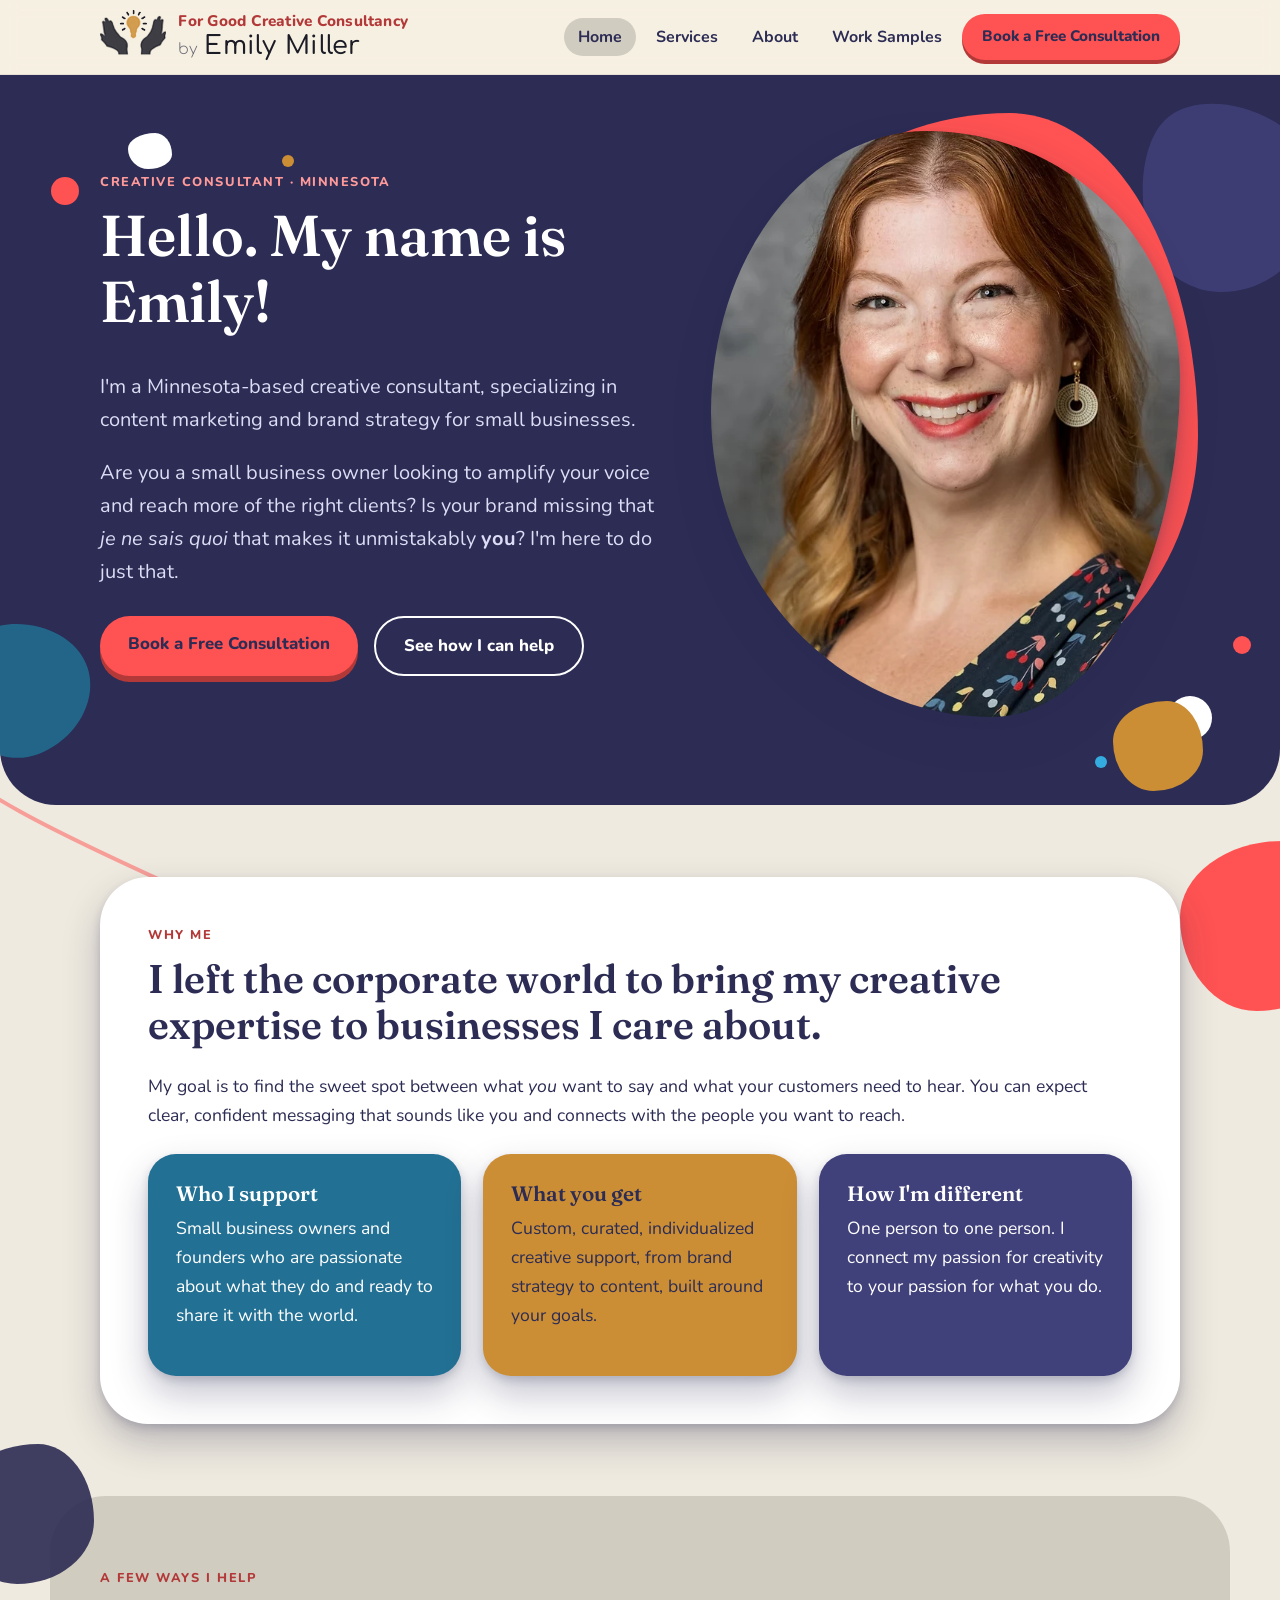
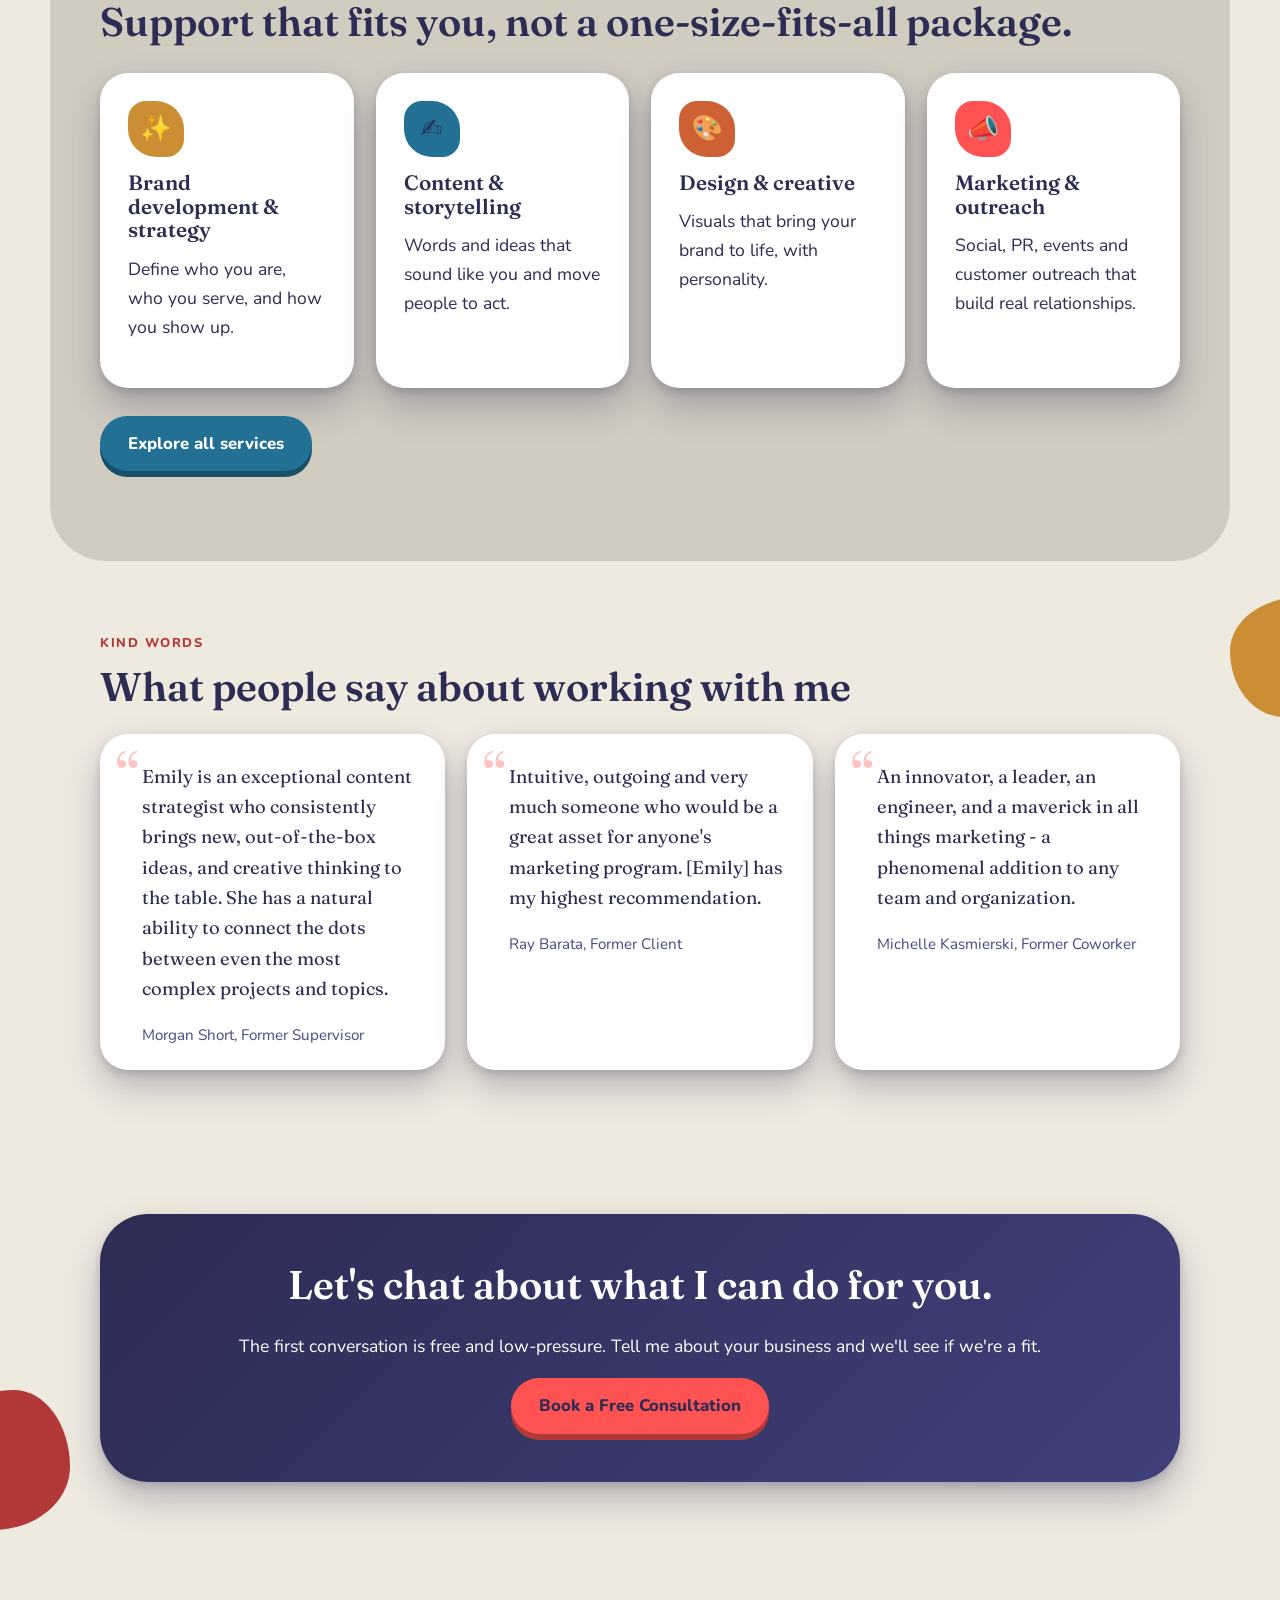
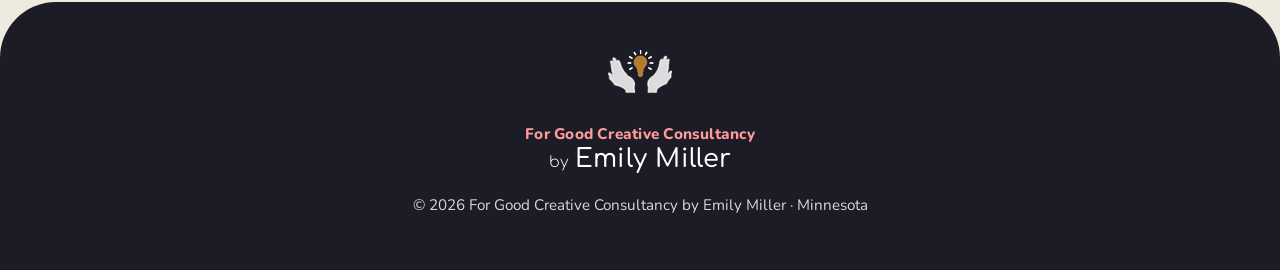
==== commit afbb510e: "Design and copy updates across the site - Home: Explore button solid blue, bubble recolor/reposition" ====
--- a/index.html
+++ b/index.html
@@ -21,7 +21,7 @@
       <li><a class="link" href="index.html" aria-current="page">Home</a></li>
       <li><a class="link" href="services.html">Services</a></li>
       <li><a class="link" href="about.html">About</a></li>
-      <li><a class="link" href="work.html">Work Samples</a></li>
+      <li><a class="link" href="content-samples.html">Work Samples</a></li>
       <li><a class="btn" href="contact.html">Book a Free Consultation</a></li>
     </ul>
   </div>
@@ -69,12 +69,12 @@
       <p class="eyebrow">A few ways I help</p>
       <h2>Support that fits you, not a one-size-fits-all package.</h2>
       <div class="cards">
-        <div class="card c1 reveal"><div class="icon">✨</div><h3>Brand strategy</h3><p>Define who you are, who you serve, and how you show up.</p></div>
+        <div class="card c1 reveal"><div class="icon">✨</div><h3>Brand development &amp; strategy</h3><p>Define who you are, who you serve, and how you show up.</p></div>
         <div class="card c2 reveal"><div class="icon">✍️</div><h3>Content &amp; storytelling</h3><p>Words and ideas that sound like you and move people to act.</p></div>
         <div class="card c3 reveal"><div class="icon">🎨</div><h3>Design &amp; creative</h3><p>Visuals that bring your brand to life, with personality.</p></div>
         <div class="card c4 reveal"><div class="icon">📣</div><h3>Marketing &amp; outreach</h3><p>Social, PR, events and customer outreach that build real relationships.</p></div>
       </div>
-      <p style="margin-top:28px"><a class="btn ghost" href="services.html">Explore all services</a></p>
+      <p style="margin-top:28px"><a class="btn ocean" href="services.html">Explore all services</a></p>
     </div>
   </section>
 
--- a/css/style.css
+++ b/css/style.css
@@ -488,3 +488,80 @@
 .sample-type { font-size: .78rem; font-weight: 800; text-transform: uppercase; letter-spacing: .08em; color: var(--ink-soft); }
 .sample-title { font-family: var(--font-head); font-weight: 600; font-size: 1.15rem; line-height: 1.25; }
 .sample-go { margin-top: 6px; font-weight: 800; color: var(--orange-dark); }
+
+/* Solid ocean-blue button with white text ("Explore all services") */
+.btn.ocean { background: var(--blue); color: #fff; box-shadow: 0 6px 0 #175069; }
+.btn.ocean:hover { transform: translateY(2px); box-shadow: 0 4px 0 #175069; }
+.btn.ocean:active { transform: translateY(6px); box-shadow: 0 0 0 #175069; }
+
+/* Home: the bubble behind that button is navy instead of ocean blue */
+.page-home main section:nth-of-type(3)::after { background: var(--ink); }
+
+/* Services and Work Samples headers: bubble moved to the empty right side so it never sits behind the text */
+.page-services main section:nth-of-type(1)::after,
+.page-work main section:nth-of-type(1)::after { left: auto; bottom: auto; right: -50px; top: 30px; }
+@media (max-width: 820px) {
+  .page-services main section:nth-of-type(1)::after,
+  .page-work main section:nth-of-type(1)::after { right: -64px; top: -24px; }
+}
+
+/* Home: the navy bubble sits at the top-left corner of the gray services block, clear of the text */
+.page-home main section:nth-of-type(3)::after { left: -96px; bottom: auto; top: -52px; }
+@media (max-width: 820px) { .page-home main section:nth-of-type(3)::after { left: -56px; top: -40px; } }
+
+/* Work Samples header: bubble on the left, below the text */
+.page-work main section:nth-of-type(1)::after { right: auto; top: auto; left: -70px; bottom: -6px; }
+@media (max-width: 820px) { .page-work main section:nth-of-type(1)::after { left: -80px; right: auto; top: auto; bottom: -4px; } }
+
+/* Services header: bubble on the left, below the text (same as Work Samples) */
+.page-services main section:nth-of-type(1)::after { right: auto; top: auto; left: -70px; bottom: -6px; }
+@media (max-width: 820px) { .page-services main section:nth-of-type(1)::after { left: -80px; right: auto; top: auto; bottom: -4px; } }
+
+/* Phones: header bubbles on Services and Work Samples sit lower, in the gap below the text */
+@media (max-width: 820px) {
+  .page-services main section:nth-of-type(1)::after,
+  .page-work main section:nth-of-type(1)::after { bottom: -56px; left: -70px; }
+}
+
+/* Phones: smaller header bubble on the Work Samples page */
+@media (max-width: 820px) {
+  .page-work main section:nth-of-type(1)::after { width: 68px; height: 68px; left: -26px; bottom: -26px; }
+}
+
+/* Phones: smaller header bubble on the Services page */
+@media (max-width: 820px) {
+  .page-services main section:nth-of-type(1)::after { width: 76px; height: 76px; left: -32px; bottom: -40px; }
+}
+
+/* Services: the bubble beside "Who I love to support" is ocean blue */
+.page-services main section:nth-of-type(4)::after { background: var(--blue); }
+
+/* Phones: smaller headshot in the Home banner */
+@media (max-width: 820px) {
+  .portrait { max-width: 250px; }
+}
+
+/* About: header bubble is smaller and sits in the gap below the text (desktop and phone) */
+.page-about main section:nth-of-type(1)::after { width: 90px; height: 90px; left: -45px; bottom: -50px; }
+@media (max-width: 820px) {
+  .page-about main section:nth-of-type(1)::after { width: 68px; height: 68px; left: -26px; bottom: -30px; }
+}
+
+/* Services header bubble: mustard, smaller, a little further right and tucked under the text */
+.page-services main section:nth-of-type(1)::after { background: var(--butter); }
+@media (min-width: 821px) {
+  .page-services main section:nth-of-type(1)::after { width: 80px; height: 80px; left: 56px; right: auto; top: auto; bottom: -44px; }
+}
+
+/* Header: links never wrap, and the menu collapses to the Menu button on in-between widths (tablets, narrow windows) */
+.nav a.link, .nav a.btn { white-space: nowrap; }
+@media (max-width: 980px) {
+  .nav-toggle { display: block; }
+  .nav ul { display: none; position: absolute; top: 100%; left: 0; right: 0; background: var(--cream); flex-direction: column; padding: 14px 20px 22px; border-bottom: 1px solid rgba(43, 27, 61, .1); align-items: stretch; }
+  .nav ul.open { display: flex; }
+  .nav a.link, .nav a.btn { display: block; text-align: center; }
+}
+
+/* Services: the two lower-left bubbles swap colors (beside "Sample services" and beside the closing banner) */
+.page-services main section:nth-of-type(3)::after { background: var(--orange-dark); }
+.page-services main section:nth-of-type(5)::after { background: var(--butter); }
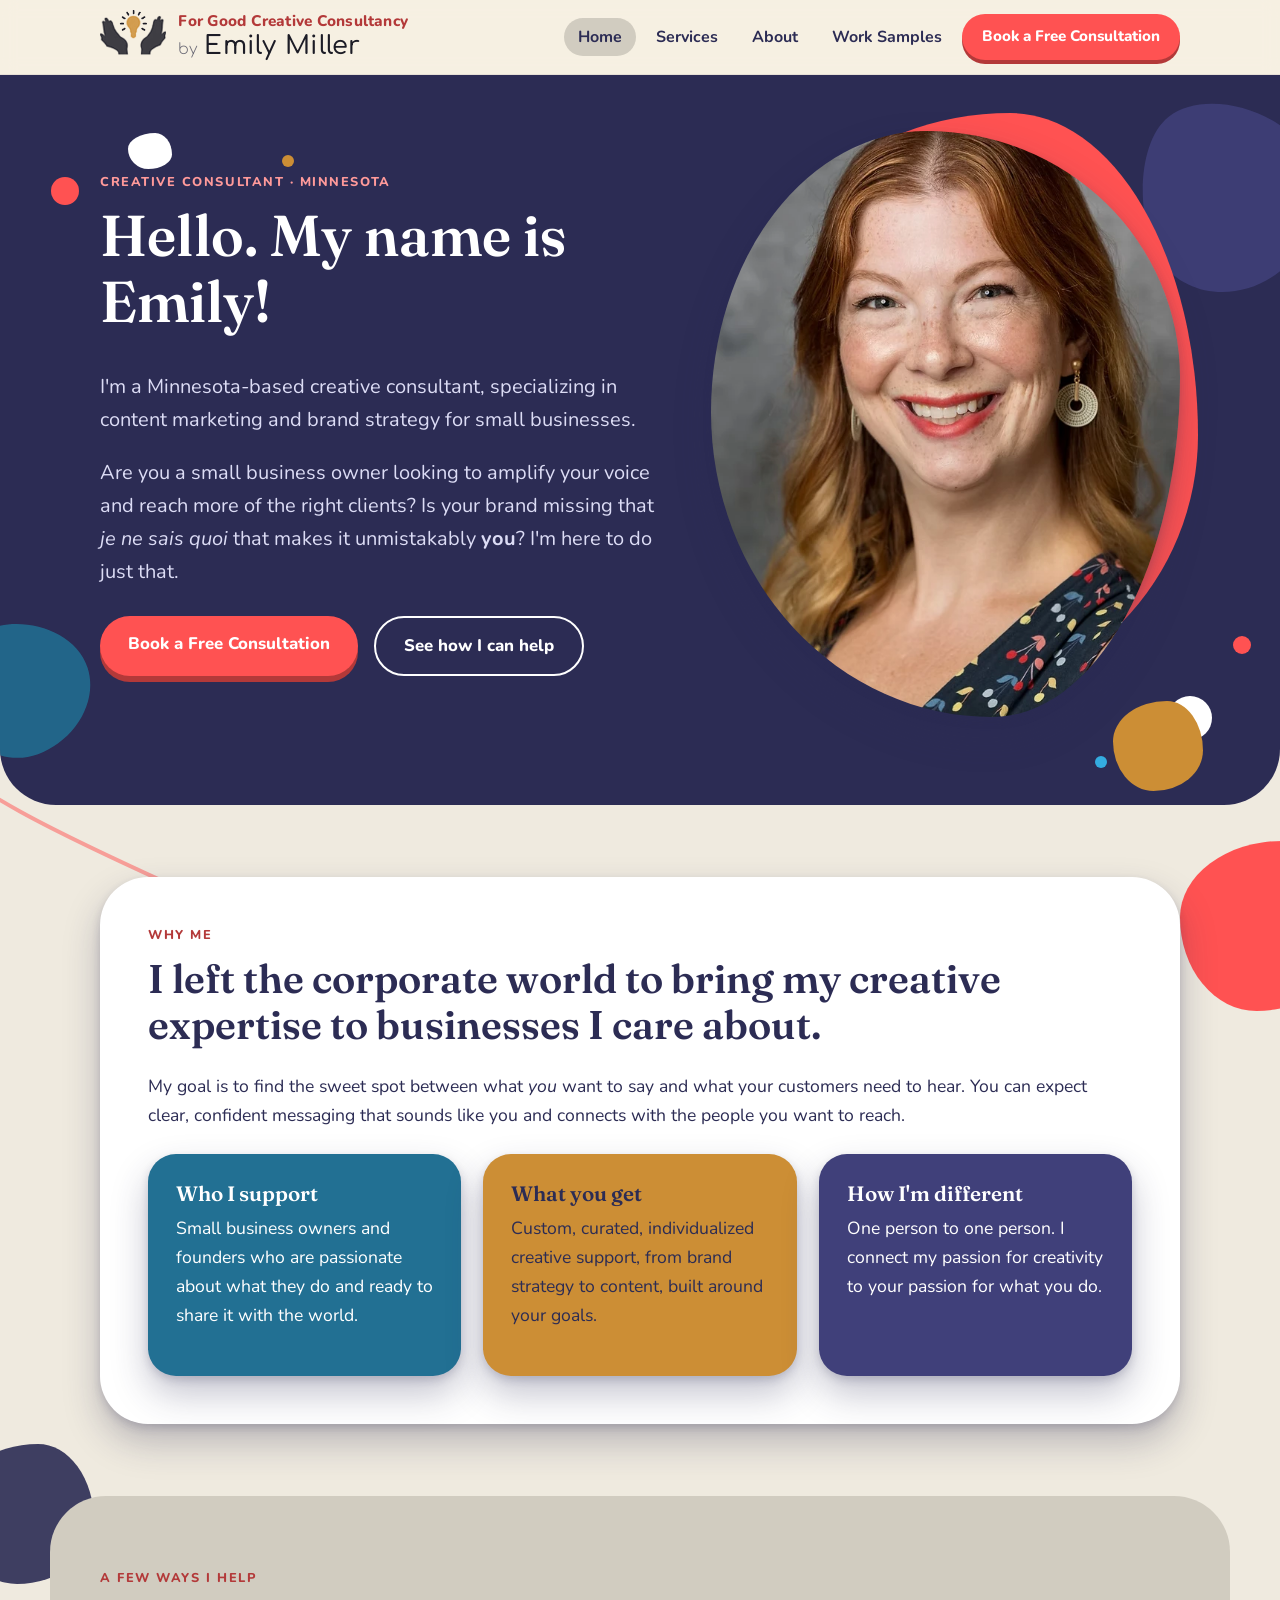
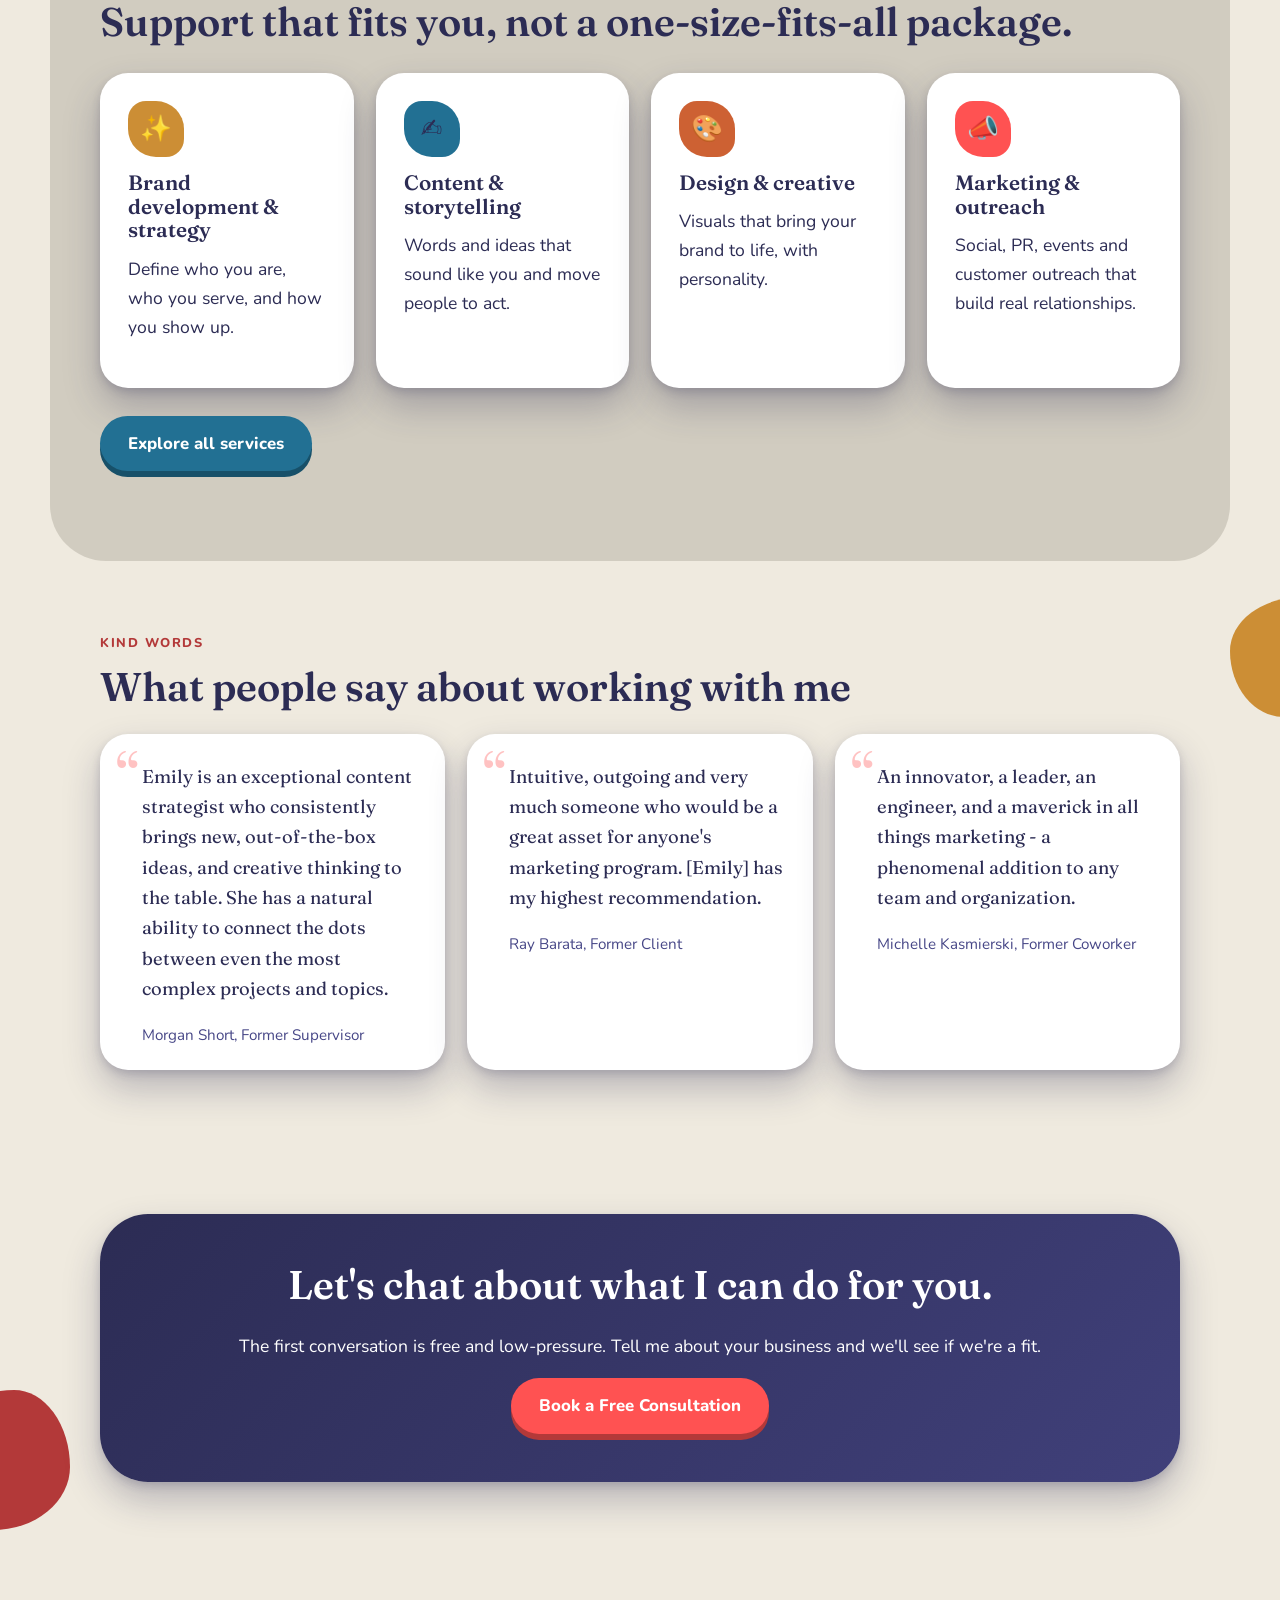
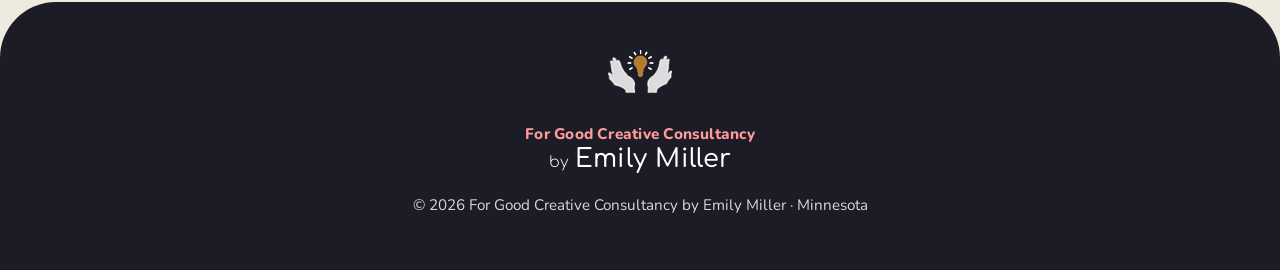
==== commit 98c4800f: "Add SEO: titles, descriptions, canonical, social cards, structured data - Keyword-aware titles and m" ====
--- a/index.html
+++ b/index.html
@@ -3,12 +3,57 @@
 <head>
 <meta charset="utf-8">
 <meta name="viewport" content="width=device-width, initial-scale=1">
-<title>For Good Creative Consultancy by Emily Miller</title>
-<meta name="description" content="Minnesota-based creative consultant helping small businesses amplify their voice and brand through content marketing and brand strategy.">
+<title>For Good Creative Consultancy | Minnesota Creative Consultant</title>
+<meta name="description" content="Minnesota-based creative consultant Emily Miller helps small businesses amplify their voice with brand strategy and content marketing. Book a free consultation.">
+<link rel="canonical" href="https://emilyforgood.com/">
+<meta name="robots" content="index, follow, max-image-preview:large">
+<meta name="theme-color" content="#2c2c54">
+<meta property="og:type" content="website">
+<meta property="og:site_name" content="For Good Creative Consultancy">
+<meta property="og:title" content="For Good Creative Consultancy | Minnesota Creative Consultant">
+<meta property="og:description" content="Minnesota-based creative consultant Emily Miller helps small businesses amplify their voice with brand strategy and content marketing. Book a free consultation.">
+<meta property="og:url" content="https://emilyforgood.com/">
+<meta property="og:image" content="https://emilyforgood.com/images/og-image.png">
+<meta property="og:image:width" content="1200">
+<meta property="og:image:height" content="630">
+<meta property="og:image:alt" content="For Good Creative Consultancy by Emily Miller, creative consultant for small businesses">
+<meta name="twitter:card" content="summary_large_image">
+<meta name="twitter:title" content="For Good Creative Consultancy | Minnesota Creative Consultant">
+<meta name="twitter:description" content="Minnesota-based creative consultant Emily Miller helps small businesses amplify their voice with brand strategy and content marketing. Book a free consultation.">
+<meta name="twitter:image" content="https://emilyforgood.com/images/og-image.png">
+<link rel="icon" href="favicon.ico" sizes="32x32">
+<link rel="icon" type="image/png" href="favicon.png" sizes="48x48">
+<link rel="apple-touch-icon" href="apple-touch-icon.png">
 <link rel="preconnect" href="https://fonts.googleapis.com">
 <link rel="preconnect" href="https://fonts.gstatic.com" crossorigin>
 <link href="https://fonts.googleapis.com/css2?family=Fraunces:wght@500;600;700&family=Nunito:wght@300;400;700;800&family=Comfortaa:wght@300;500;600&display=swap" rel="stylesheet">
 <link rel="stylesheet" href="css/style.css">
+<script type="application/ld+json">
+{
+  "@context": "https://schema.org",
+  "@graph": [
+    {
+      "@type": "WebSite",
+      "@id": "https://emilyforgood.com/#website",
+      "url": "https://emilyforgood.com/",
+      "name": "For Good Creative Consultancy",
+      "inLanguage": "en-US"
+    },
+    {
+      "@type": "ProfessionalService",
+      "@id": "https://emilyforgood.com/#business",
+      "name": "For Good Creative Consultancy",
+      "url": "https://emilyforgood.com/",
+      "logo": "https://emilyforgood.com/apple-touch-icon.png",
+      "image": "https://emilyforgood.com/images/og-image.png",
+      "description": "Creative consultancy helping small businesses with brand strategy, content marketing, design, social media, PR, SEO, paid media and advertising.",
+      "founder": { "@type": "Person", "name": "Emily Miller" },
+      "areaServed": { "@type": "State", "name": "Minnesota" },
+      "knowsAbout": ["Brand strategy", "Content marketing", "Content strategy", "Storytelling", "Social media", "Public relations", "Website development", "SEO", "Paid media", "Advertising"]
+    }
+  ]
+}
+</script>
 </head>
 <body class="page-home">
 <svg class="scroll-line" viewBox="0 0 100 1000" preserveAspectRatio="none" aria-hidden="true"><path vector-effect="non-scaling-stroke" d="M8 0 C 30 120, -10 220, 14 330 S 40 520, 10 640 S -6 860, 16 1000"/></svg>
@@ -44,7 +89,7 @@
         </div>
       </div>
       <div class="portrait reveal">
-        <img src="images/headshot.webp" alt="Emily Miller smiling">
+        <img src="images/headshot.webp" alt="Emily Miller, Minnesota creative consultant, smiling">
       </div>
     </div>
   </section>
--- a/css/style.css
+++ b/css/style.css
@@ -565,3 +565,12 @@
 /* Services: the two lower-left bubbles swap colors (beside "Sample services" and beside the closing banner) */
 .page-services main section:nth-of-type(3)::after { background: var(--orange-dark); }
 .page-services main section:nth-of-type(5)::after { background: var(--butter); }
+
+/* Coral call-to-action buttons ("Book a Free Consultation", "Send my message"): white text */
+.btn { color: #fff; }
+
+/* Work Samples: the bubble beside the short-form block / "Want more samples?" is blue */
+.page-work main section:nth-of-type(3)::after { background: var(--blue); }
+
+/* Home: the navy bubble sits behind the gray services block (all screen sizes) */
+.page-home main section:nth-of-type(3)::after { z-index: -1; }
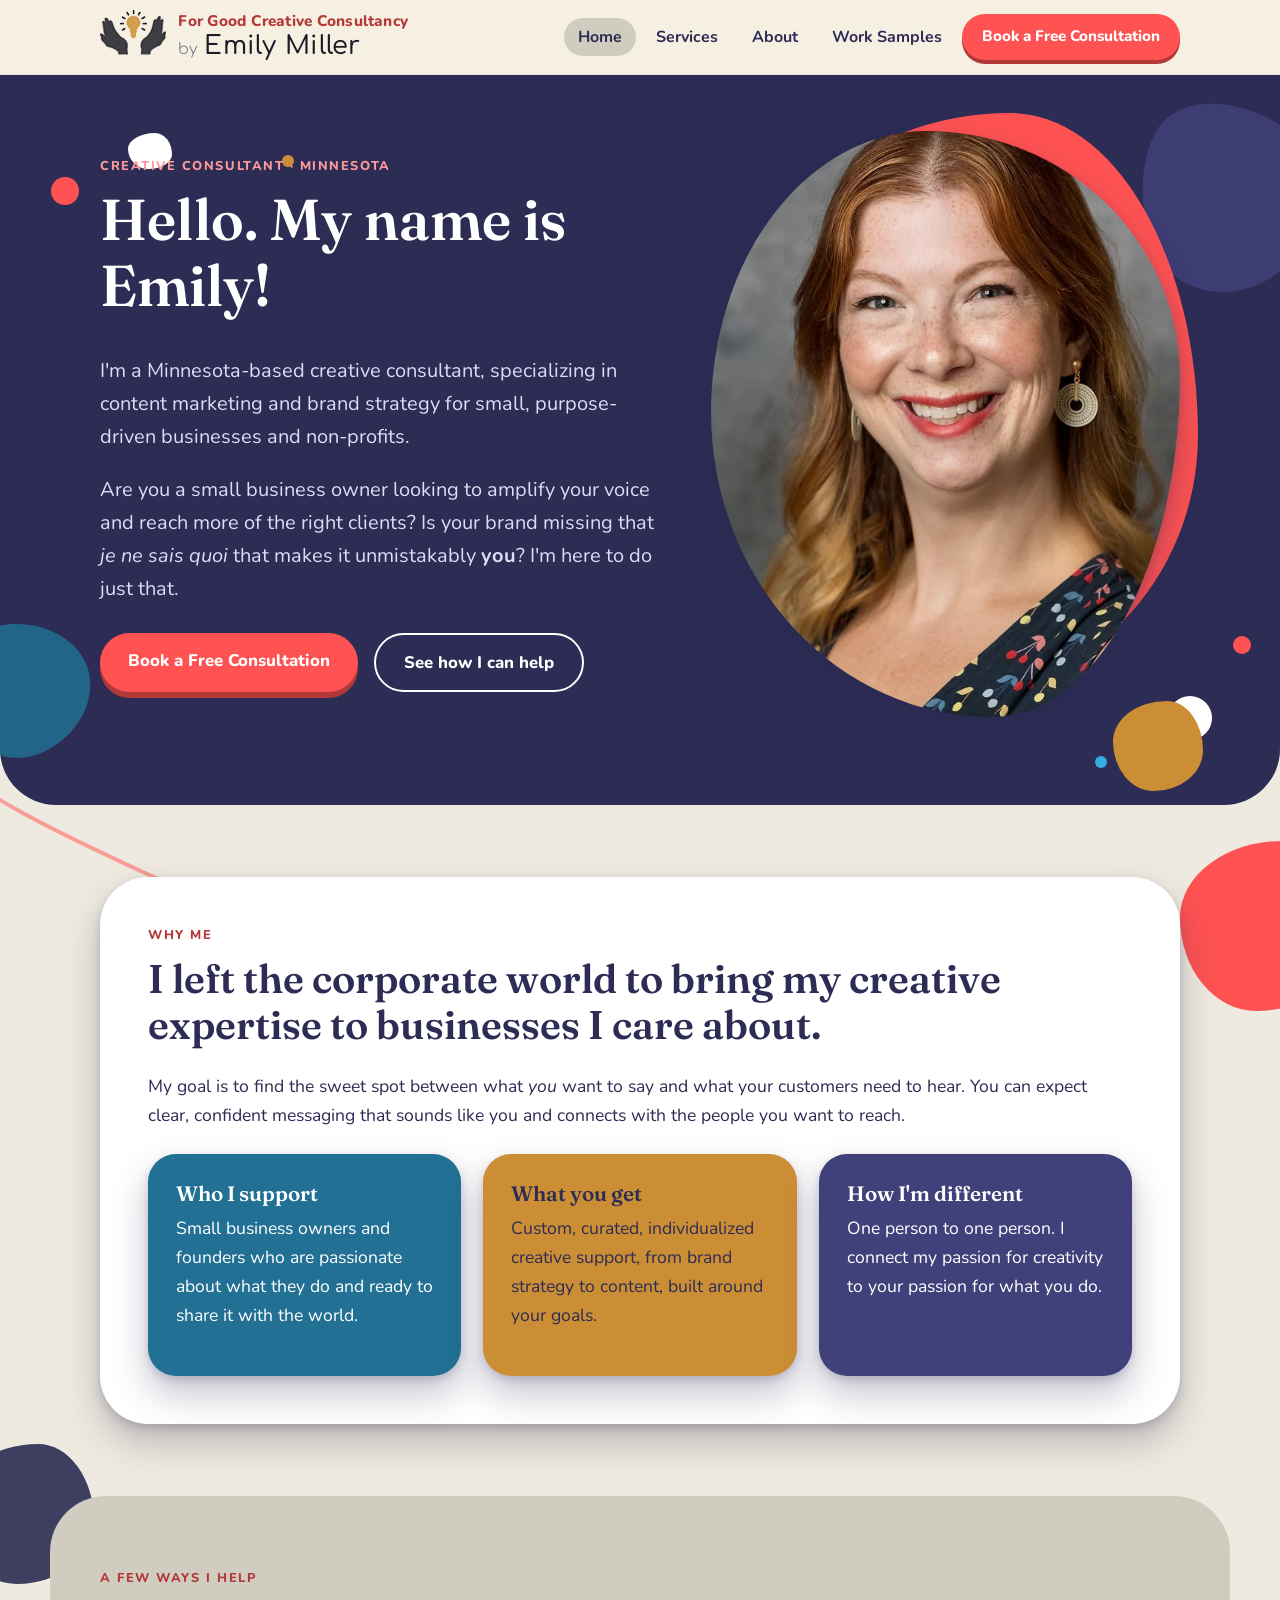
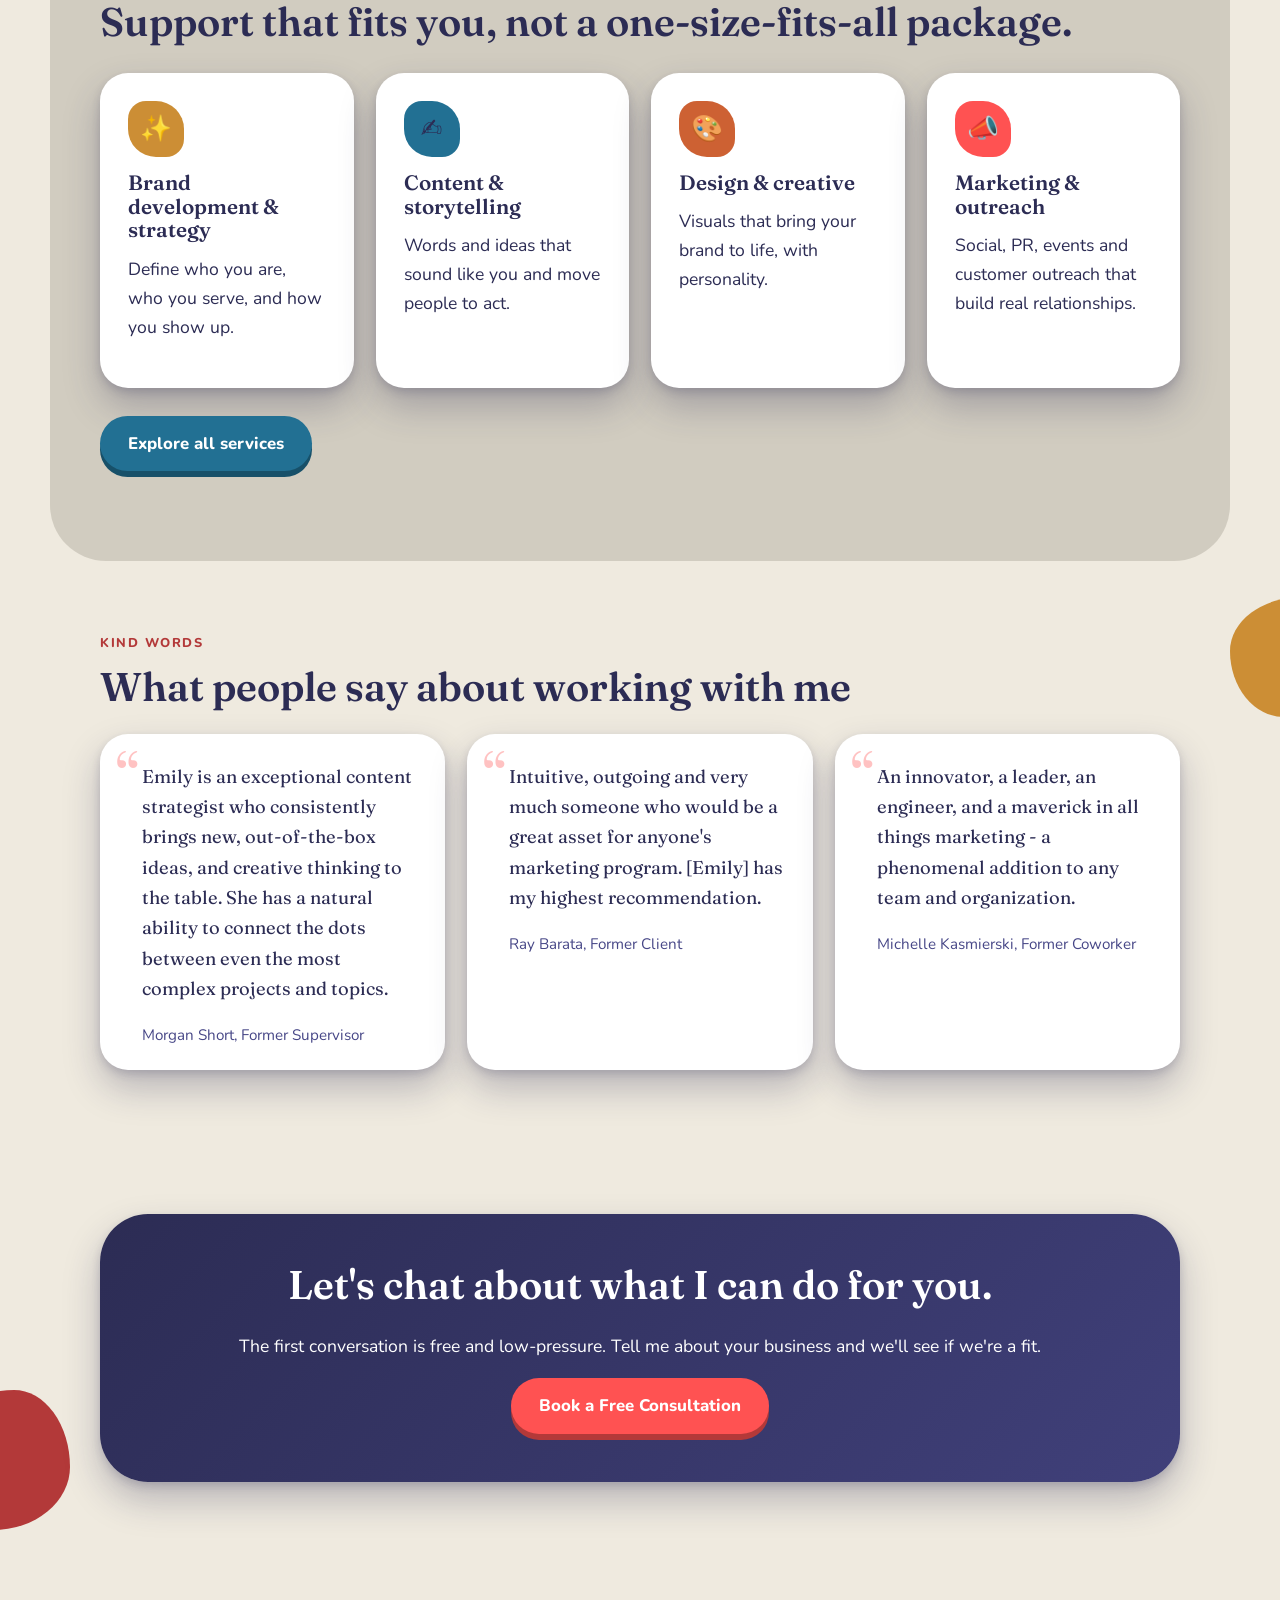
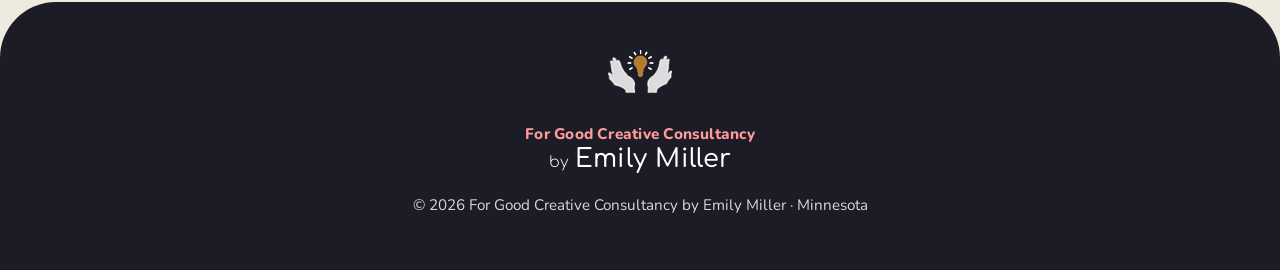
==== commit 5844b979: "Update home intro and About paragraph for purpose-driven businesses and non-profits Co-Authored-By: " ====
--- a/index.html
+++ b/index.html
@@ -81,7 +81,7 @@
       <div>
         <p class="eyebrow">Creative consultant · Minnesota</p>
         <h1>Hello. My name is Emily!</h1>
-        <p class="lead">I'm a Minnesota-based creative consultant, specializing in content marketing and brand strategy for small businesses.</p>
+        <p class="lead">I'm a Minnesota-based creative consultant, specializing in content marketing and brand strategy for small, purpose-driven businesses and non-profits.</p>
         <p class="lead">Are you a small business owner looking to amplify your voice and reach more of the right clients? Is your brand missing that <em>je ne sais quoi</em> that makes it unmistakably <strong>you</strong>? I'm here to do just that.</p>
         <div class="actions">
           <a class="btn" href="contact.html">Book a Free Consultation</a>
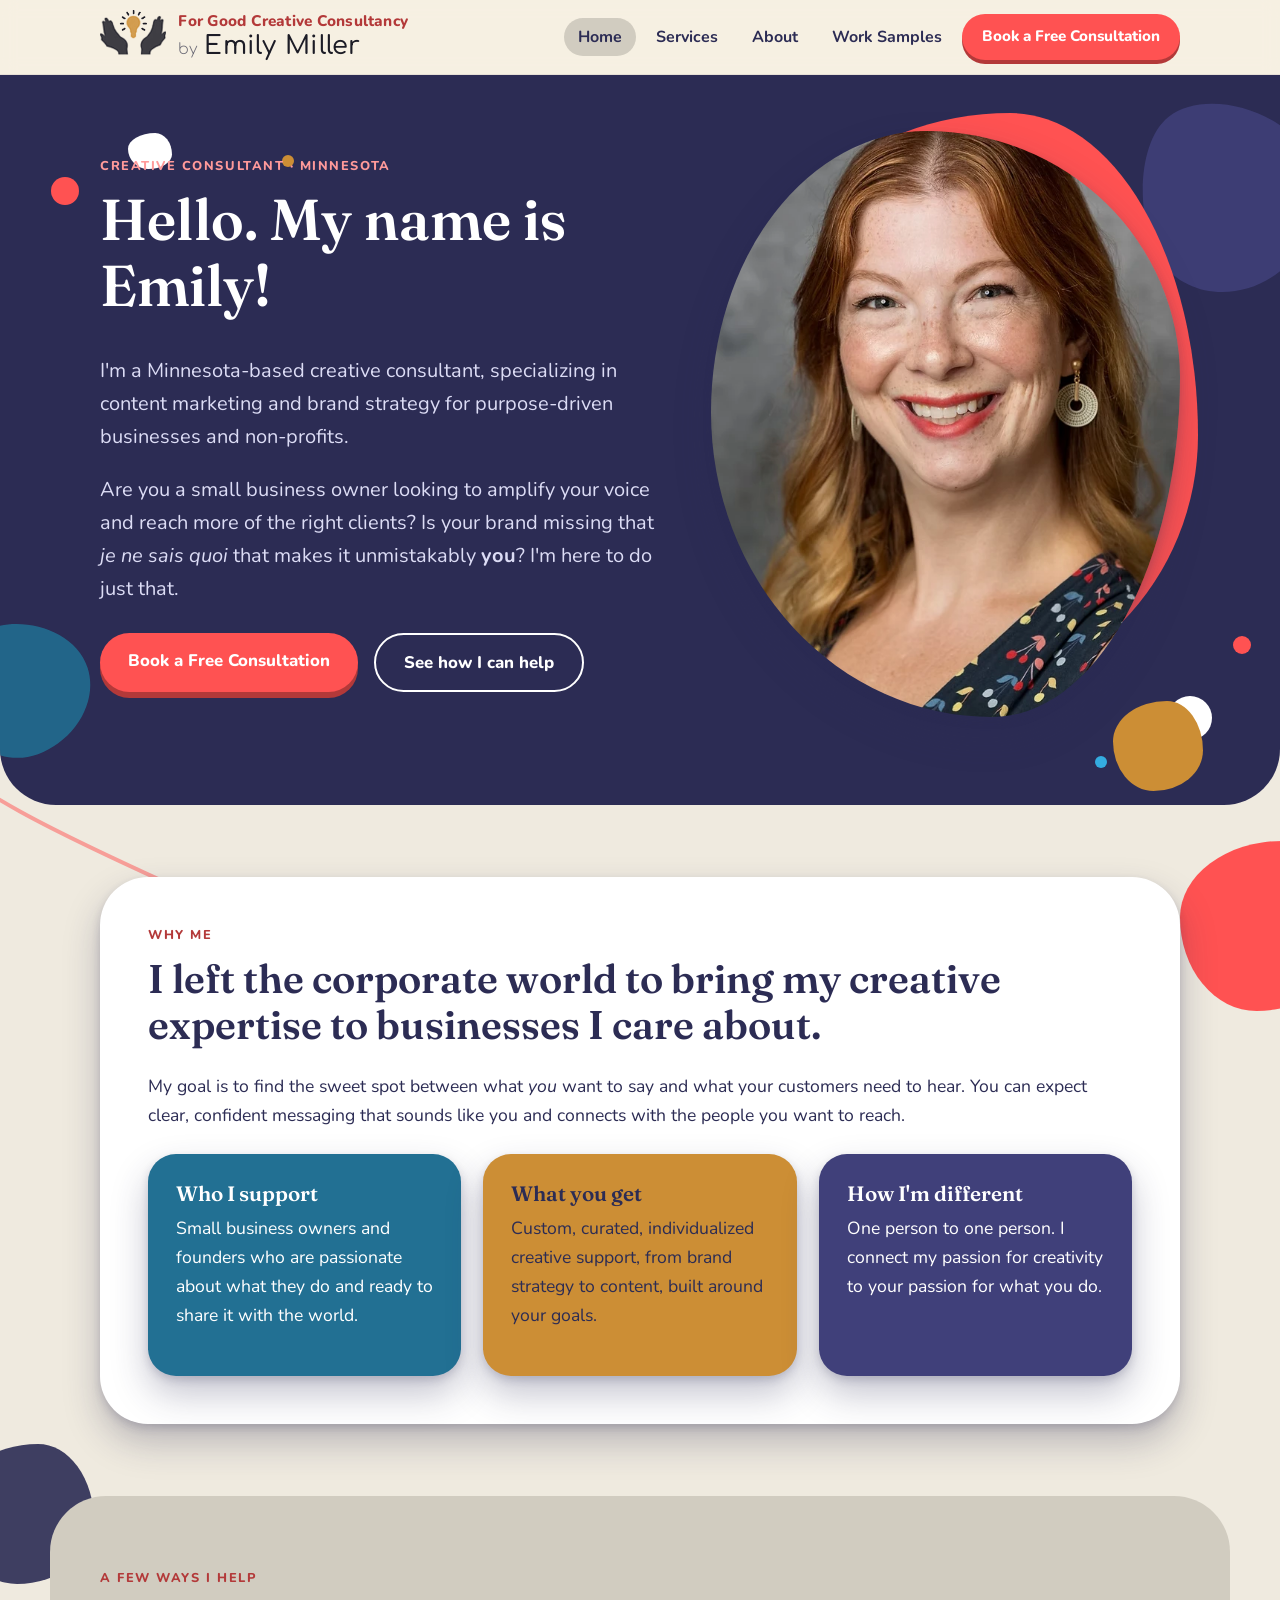
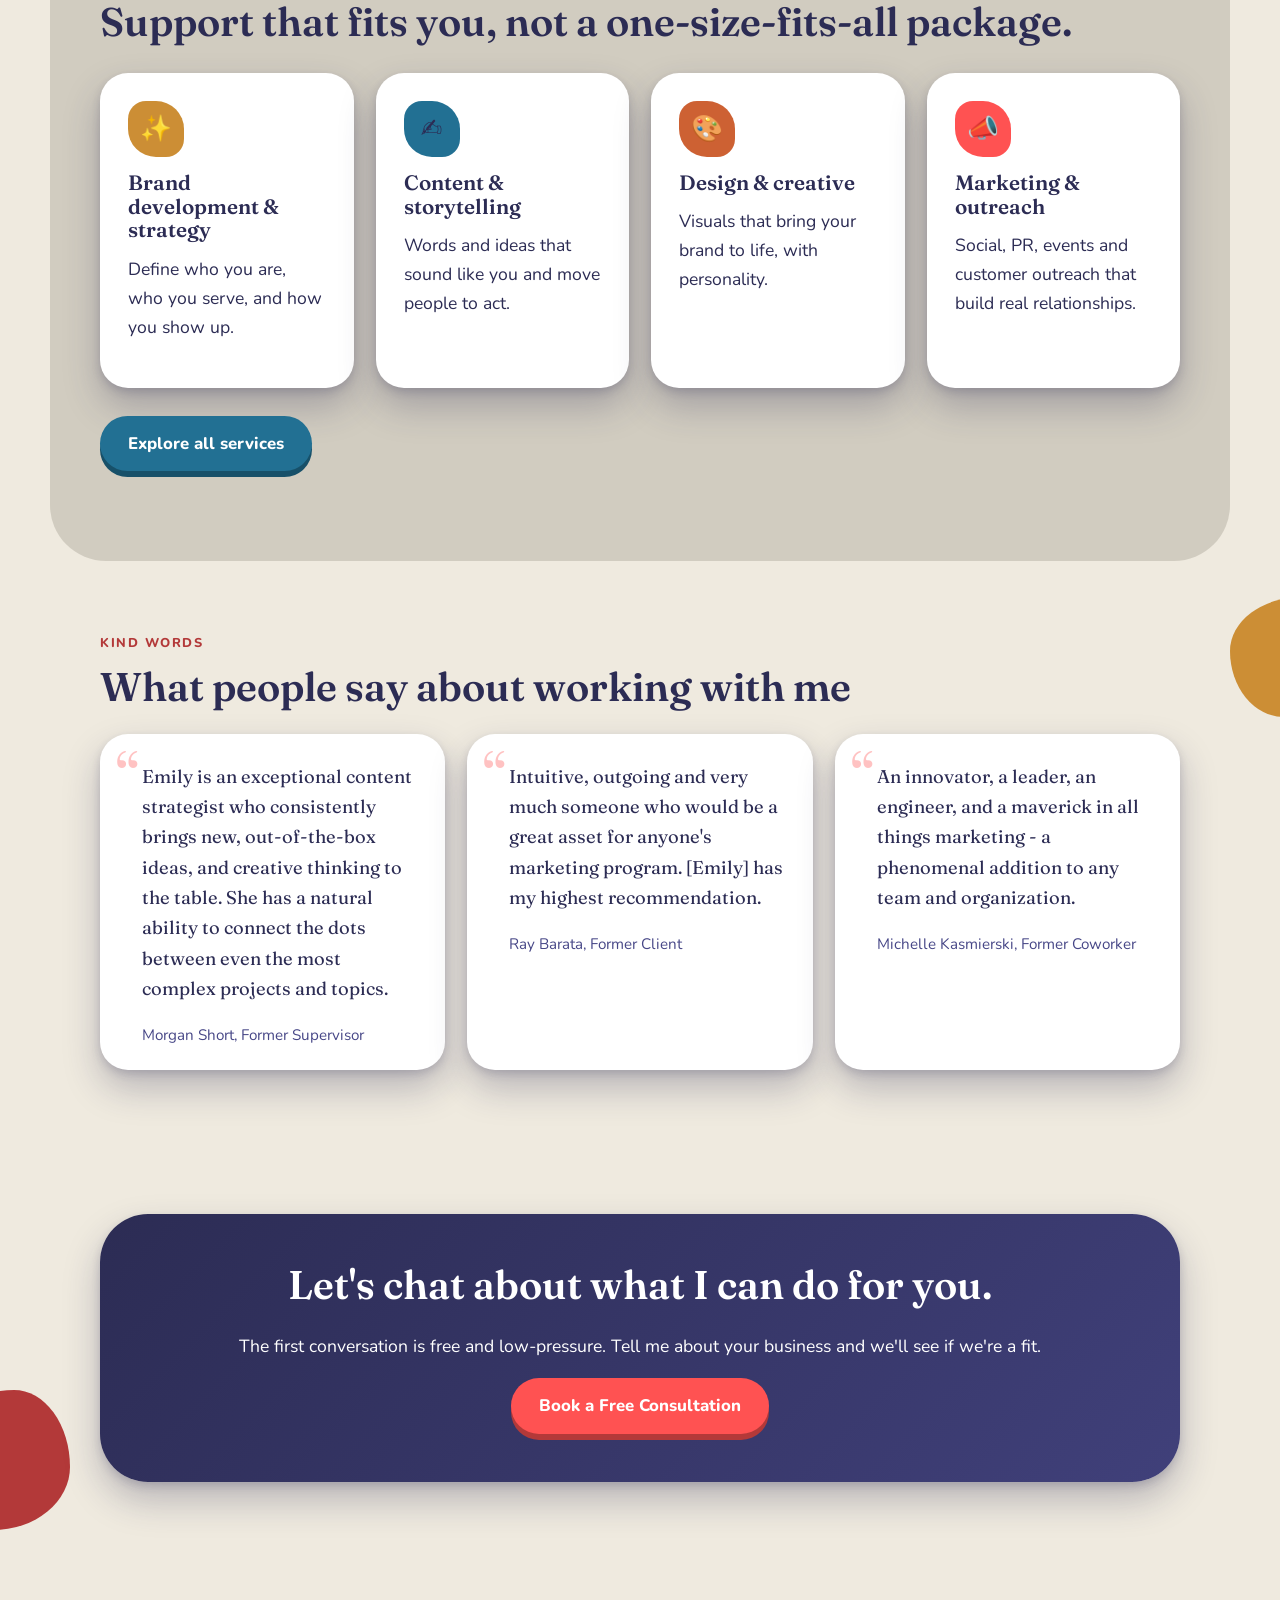
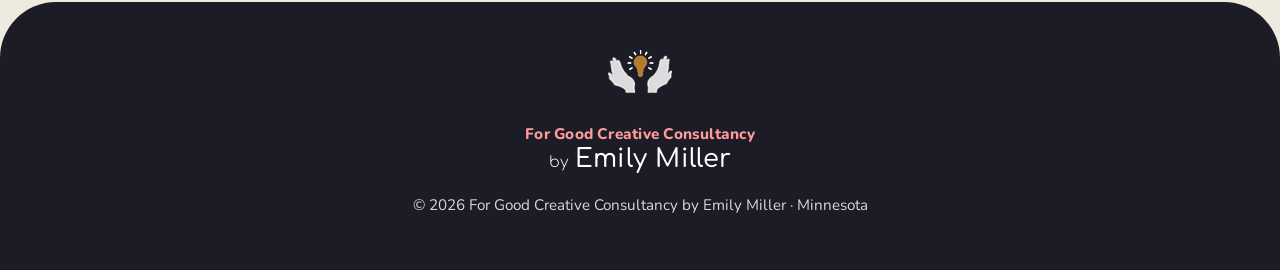
==== commit 86d7ff0e: "Home: drop 'small' from intro Co-Authored-By: Claude Sonnet 5.5 <noreply@anthropic.com>" ====
--- a/index.html
+++ b/index.html
@@ -81,7 +81,7 @@
       <div>
         <p class="eyebrow">Creative consultant · Minnesota</p>
         <h1>Hello. My name is Emily!</h1>
-        <p class="lead">I'm a Minnesota-based creative consultant, specializing in content marketing and brand strategy for small, purpose-driven businesses and non-profits.</p>
+        <p class="lead">I'm a Minnesota-based creative consultant, specializing in content marketing and brand strategy for purpose-driven businesses and non-profits.</p>
         <p class="lead">Are you a small business owner looking to amplify your voice and reach more of the right clients? Is your brand missing that <em>je ne sais quoi</em> that makes it unmistakably <strong>you</strong>? I'm here to do just that.</p>
         <div class="actions">
           <a class="btn" href="contact.html">Book a Free Consultation</a>
--- a/css/style.css
+++ b/css/style.css
@@ -574,3 +574,6 @@
 
 /* Home: the navy bubble sits behind the gray services block (all screen sizes) */
 .page-home main section:nth-of-type(3)::after { z-index: -1; }
+
+/* About: consultation button hover = white text on coral */
+.page-about .about-hero .btn.ghost:hover { background: var(--orange); border-color: var(--ink); color: #fff; }
